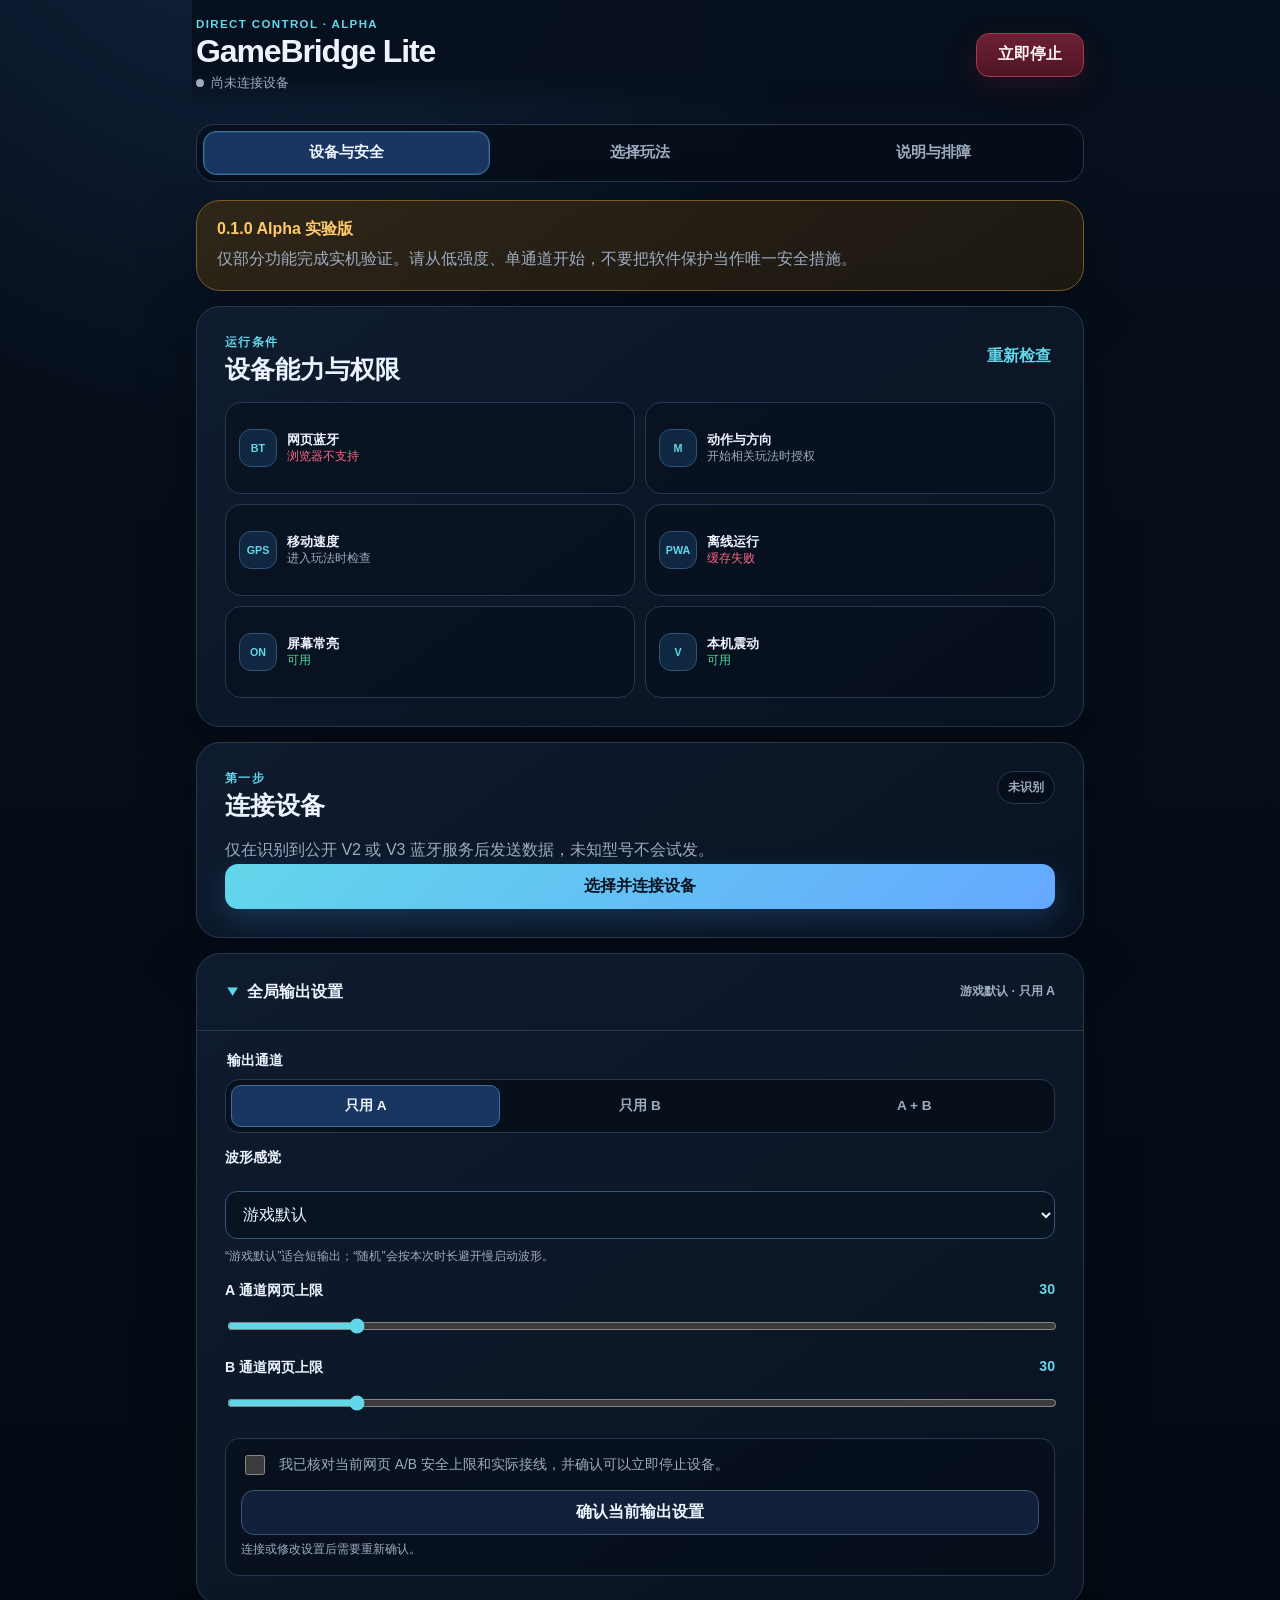
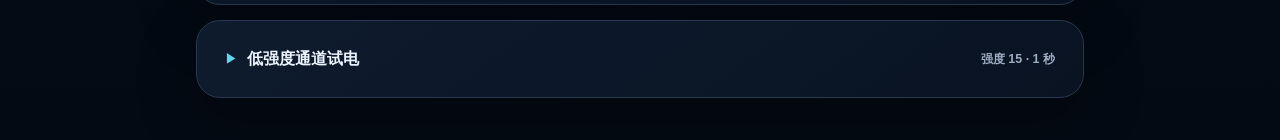
==== GameBridge-for-Fun-Lite/index.html @ 4e6bbac9 "feat(lite): 对齐五种玩法运行规则" ====
<!doctype html>
<html lang="zh-CN">
<head>
    <meta charset="utf-8">
    <meta name="viewport" content="width=device-width, initial-scale=1, viewport-fit=cover">
    <meta name="theme-color" content="#0b1424">
    <meta name="description" content="由浏览器直接连接设备的实验性体感游戏 PWA">
    <meta http-equiv="Content-Security-Policy" content="default-src 'self'; script-src 'self'; style-src 'self'; img-src 'self' data:; connect-src 'self'; object-src 'none'; base-uri 'self'; form-action 'none'">
    <link rel="manifest" href="./manifest.json">
    <link rel="icon" href="./icons/icon-192.svg" type="image/svg+xml">
    <title>GameBridge for Fun Lite</title>
    <link rel="stylesheet" href="./css/style.css">
</head>
<body>
    <div class="app-shell">
        <header class="top-bar">
            <div class="brand-block">
                <p class="eyebrow">DIRECT CONTROL · ALPHA</p>
                <h1>GameBridge Lite</h1>
                <p id="device-status" class="status-line" data-state="off">尚未连接设备</p>
            </div>
            <button id="emergency-stop" class="danger-button" type="button">立即停止</button>
        </header>

        <main>
            <nav class="task-tabs" role="tablist" aria-label="主要页面">
                <button id="tab-setup" class="task-tab is-active" type="button" role="tab" aria-selected="true" aria-controls="page-setup" data-page="setup">设备与安全</button>
                <button id="tab-games" class="task-tab" type="button" role="tab" aria-selected="false" aria-controls="page-games" data-page="games">选择玩法</button>
                <button id="tab-help" class="task-tab" type="button" role="tab" aria-selected="false" aria-controls="page-help" data-page="help">说明与排障</button>
            </nav>

            <section id="page-setup" class="task-page" role="tabpanel" aria-labelledby="tab-setup">
                <article class="notice-card" aria-label="测试版本提示">
                    <strong>0.1.0 Alpha 实验版</strong>
                    <p>仅部分功能完成实机验证。请从低强度、单通道开始，不要把软件保护当作唯一安全措施。</p>
                </article>

                <section class="panel" aria-labelledby="capability-title">
                    <div class="panel-heading">
                        <div>
                            <p class="section-kicker">运行条件</p>
                            <h2 id="capability-title">设备能力与权限</h2>
                        </div>
                        <button id="retry-capabilities" class="text-button" type="button">重新检查</button>
                    </div>
                    <div class="capability-grid">
                        <div class="capability-card">
                            <span class="capability-mark" aria-hidden="true">BT</span>
                            <strong>网页蓝牙</strong>
                            <span id="capability-bluetooth" class="capability-state">检查中</span>
                        </div>
                        <div class="capability-card">
                            <span class="capability-mark" aria-hidden="true">M</span>
                            <strong>动作与方向</strong>
                            <span id="capability-motion" class="capability-state">检查中</span>
                        </div>
                        <div class="capability-card">
                            <span class="capability-mark" aria-hidden="true">GPS</span>
                            <strong>移动速度</strong>
                            <span id="capability-location" class="capability-state">检查中</span>
                        </div>
                        <div class="capability-card">
                            <span class="capability-mark" aria-hidden="true">PWA</span>
                            <strong>离线运行</strong>
                            <span id="capability-offline" class="capability-state">检查中</span>
                        </div>
                        <div class="capability-card">
                            <span class="capability-mark" aria-hidden="true">ON</span>
                            <strong>屏幕常亮</strong>
                            <span id="capability-wake" class="capability-state">检查中</span>
                        </div>
                        <div class="capability-card">
                            <span class="capability-mark" aria-hidden="true">V</span>
                            <strong>本机震动</strong>
                            <span id="capability-vibration" class="capability-state">检查中</span>
                        </div>
                    </div>
                </section>

                <section class="panel" aria-labelledby="connection-title">
                    <div class="panel-heading">
                        <div>
                            <p class="section-kicker">第一步</p>
                            <h2 id="connection-title">连接设备</h2>
                        </div>
                        <span id="protocol-badge" class="badge">未识别</span>
                    </div>
                    <p id="connection-detail" class="supporting-text">仅在识别到公开 V2 或 V3 蓝牙服务后发送数据，未知型号不会试发。</p>
                    <button id="connect-device" class="primary-button full-width" type="button">选择并连接设备</button>
                </section>

                <details id="global-output-panel" class="panel disclosure" open>
                    <summary>
                        <span><small>第二步</small>全局输出设置</span>
                        <span id="output-summary" class="summary-value">游戏默认 · 只用 A</span>
                    </summary>
                    <div class="disclosure-body">
                        <fieldset class="control-group">
                            <legend>输出通道</legend>
                            <div class="segmented-control">
                                <label><input type="radio" name="output-channel" value="a" checked><span>只用 A</span></label>
                                <label><input type="radio" name="output-channel" value="b"><span>只用 B</span></label>
                                <label><input type="radio" name="output-channel" value="ab"><span>A + B</span></label>
                            </div>
                        </fieldset>

                        <div id="b-channel-options" class="dependent-settings" hidden>
                            <label class="field-label" for="b-strength-mode">B 通道强度</label>
                            <select id="b-strength-mode" class="select-control">
                                <option value="percent">按 A 通道比例</option>
                                <option value="same">与 A 通道相同</option>
                            </select>
                            <p class="field-help">与原版一致：可以让 B 跟随 A，或按 A 的一定比例输出；两个通道仍分别受网页上限约束。</p>
                            <div id="b-strength-percent-block" class="range-block">
                                <label for="b-strength-percent"><span>B 相对 A 的比例</span><output id="b-strength-percent-value" for="b-strength-percent">50%</output></label>
                                <input id="b-strength-percent" type="range" min="10" max="100" step="5" value="50">
                            </div>
                        </div>

                        <label class="field-label" for="waveform-select">波形感觉</label>
                        <select id="waveform-select" class="select-control"></select>
                        <p class="field-help">“游戏默认”适合短输出；“随机”会按本次时长避开慢启动波形。</p>

                        <div class="range-block">
                            <label for="limit-a"><span>A 通道网页上限</span><output id="limit-a-value" for="limit-a">30</output></label>
                            <input id="limit-a" type="range" min="0" max="200" step="1" value="30">
                        </div>
                        <div class="range-block">
                            <label for="limit-b"><span>B 通道网页上限</span><output id="limit-b-value" for="limit-b">30</output></label>
                            <input id="limit-b" type="range" min="0" max="200" step="1" value="30">
                        </div>

                        <div class="confirmation-box">
                            <label class="check-row">
                                <input id="output-confirm-checkbox" type="checkbox">
                                <span>我已核对当前网页 A/B 安全上限和实际接线，并确认可以立即停止设备。</span>
                            </label>
                            <button id="confirm-output" class="secondary-button" type="button">确认当前输出设置</button>
                            <p id="confirmation-status" class="field-help">连接或修改设置后需要重新确认。</p>
                        </div>
                    </div>
                </details>

                <details class="panel disclosure">
                    <summary>
                        <span><small>第三步</small>低强度通道试电</span>
                        <span class="summary-value">强度 15 · 1 秒</span>
                    </summary>
                    <div class="disclosure-body">
                        <p class="supporting-text">分别试 A、B 或 A+B。固定使用强度 15、游戏默认波形和 1 秒时长，并继续受对应网页上限约束。</p>
                        <div class="test-action-grid">
                            <button class="primary-button" type="button" data-test-channel="a" disabled>试 A</button>
                            <button class="primary-button" type="button" data-test-channel="b" disabled>试 B</button>
                            <button class="primary-button" type="button" data-test-channel="ab" disabled>试 A+B</button>
                        </div>
                    </div>
                </details>
            </section>

            <section id="page-games" class="task-page" role="tabpanel" aria-labelledby="tab-games" hidden>
                <div id="game-list-view">
                    <div class="page-heading">
                        <p class="section-kicker">五种玩法</p>
                        <h2>选择一个游戏</h2>
                        <p>通道与波形统一使用“设备与安全”中的设置。</p>
                    </div>
                    <div class="game-grid">
                        <button class="game-card" type="button" data-game="shake">
                            <span class="game-icon" aria-hidden="true"><svg viewBox="0 0 24 24"><circle cx="12" cy="12" r="8"></circle><circle cx="12" cy="12" r="2"></circle><path d="M12 2v3M12 19v3M2 12h3M19 12h3"></path></svg></span>
                            <span class="game-copy"><span><strong>手抖挑战</strong><small>01</small></span><em>倾斜手机控制平衡，偏离安全区后线性增加输出。</em></span>
                        </button>
                        <button class="game-card" type="button" data-game="angle">
                            <span class="game-icon" aria-hidden="true"><svg viewBox="0 0 24 24"><path d="M4 17h16M6 17a6 6 0 0 1 12 0M12 11v6"></path><circle cx="12" cy="17" r="1.5"></circle></svg></span>
                            <span class="game-copy"><span><strong>保持角度</strong><small>02</small></span><em>以开始时的握持姿态为基准，偏离目标角度后输出。</em></span>
                        </button>
                        <button class="game-card" type="button" data-game="dice">
                            <span class="game-icon" aria-hidden="true"><svg viewBox="0 0 24 24"><rect x="4" y="4" width="16" height="16" rx="3"></rect><circle cx="8" cy="8" r="1"></circle><circle cx="12" cy="12" r="1"></circle><circle cx="16" cy="16" r="1"></circle></svg></span>
                            <span class="game-copy"><span><strong>摇骰子对决</strong><small>03</small></span><em>双方各摇三颗骰子，按点数差和豹子规则结算。</em></span>
                        </button>
                        <button class="game-card" type="button" data-game="slot">
                            <span class="game-icon" aria-hidden="true"><svg viewBox="0 0 24 24"><rect x="3" y="5" width="18" height="14" rx="3"></rect><path d="M9 5v14M15 5v14M6 12h.01M12 12h.01M18 12h.01"></path></svg></span>
                            <span class="game-copy"><span><strong>极速角子机</strong><small>04</small></span><em>三个图标同时开奖，未中奖会推高压力并触发惩罚。</em></span>
                        </button>
                        <button class="game-card" type="button" data-game="lightning">
                            <span class="game-icon" aria-hidden="true"><svg viewBox="0 0 24 24"><path d="m13 2-7 11h6l-1 9 7-12h-6z"></path></svg></span>
                            <span class="game-copy"><span><strong>雷电极速</strong><small>05</small></span><em>根据移动速度改变强度，低速、超速和定位异常立即停止。</em></span>
                        </button>
                    </div>
                </div>

                <section id="game-settings-view" class="panel settings-panel" hidden aria-labelledby="settings-title">
                    <button id="back-to-games" class="back-button" type="button">返回玩法列表</button>
                    <div class="page-heading compact">
                        <p class="section-kicker">玩法参数</p>
                        <h2 id="settings-title">游戏设置</h2>
                        <p id="settings-description"></p>
                    </div>
                    <form id="game-settings-form">
                        <div id="game-settings-fields" class="settings-fields"></div>
                        <div class="settings-actions">
                            <button id="restore-game-defaults" class="secondary-button" type="button">恢复当前玩法默认</button>
                            <button id="calibrate-game-pose" class="secondary-button" type="button" hidden>校准当前姿态</button>
                        </div>
                        <p id="settings-message" class="field-help" role="status" aria-live="polite"></p>
                        <button id="start-game" class="primary-button full-width" type="submit" disabled>连接并确认设置后开始</button>
                    </form>
                </section>
            </section>

            <section id="page-help" class="task-page" role="tabpanel" aria-labelledby="tab-help" hidden>
                <div class="page-heading">
                    <p class="section-kicker">说明与排障</p>
                    <h2>先判断是哪一层没有准备好</h2>
                    <p>页面会保留当前阻止原因。没有 GPS/GNSS 的设备不能使用雷电极速，但不影响其他玩法。</p>
                </div>
                <section class="panel help-list">
                    <article><strong>无法连接</strong><p>请使用 Android Chrome 或 Edge，并通过 HTTPS 打开。iOS Safari 和应用内浏览器没有 Web Bluetooth。</p></article>
                    <article><strong>动作没有反应</strong><p>重新检查动作权限并保持页面在前台；超过 1 秒没有新方向数据会安全停止。</p></article>
                    <article><strong>速度一直无效</strong><p>设备必须具有 GPS/GNSS，并允许精确定位。Lite 不保存或上传经纬度，只使用系统给出的速度。</p></article>
                    <article><strong>长时间显示休息或间隔</strong><p>这是玩法规则正在等待，不是页面卡死。急停和结束游戏始终可以立即作废任务。</p></article>
                </section>
                <section class="panel version-panel">
                    <div><span>当前版本</span><strong>0.1.0-alpha.1</strong></div>
                    <div><span>离线状态</span><strong id="offline-detail">正在检查</strong></div>
                    <button id="check-update" class="secondary-button" type="button">检查离线资源更新</button>
                    <button id="reset-settings" class="text-button" type="button">清除 Lite 本地设置</button>
                </section>
            </section>

            <section id="play-screen" class="play-screen" hidden aria-labelledby="play-title">
                <div class="play-heading">
                    <div>
                        <p class="section-kicker">游戏运行中</p>
                        <h2 id="play-title">玩法</h2>
                    </div>
                    <span id="play-stage" class="stage-badge">等待判定</span>
                </div>
                <div id="play-visual" class="play-visual" aria-live="polite">
                    <canvas id="game-canvas" class="game-canvas" hidden aria-label="当前玩法的实时判定画面"></canvas>
                    <strong id="play-primary">准备开始</strong>
                    <span id="play-secondary">请保持页面在前台</span>
                    <div id="play-meter" class="meter" hidden><span></span></div>
                </div>
                <button id="game-action" class="primary-button full-width" type="button" hidden>执行</button>
                <button id="end-game" class="secondary-button full-width" type="button">结束游戏并返回</button>
            </section>
        </main>
    </div>

    <dialog id="lightning-safety-dialog" class="safety-dialog">
        <form method="dialog">
            <p class="section-kicker">移动玩法安全确认</p>
            <h2>只能在封闭并已清场的区域使用</h2>
            <p>本玩法可能用于汽车、三轮车、电动车等移动工具。驾驶员、骑行者和载具操作者不得操作游戏，也不得成为输出接收者。</p>
            <ul>
                <li>速度达到 60 km/h 会立即停止；低于 60 后仍需等待用户设置的恢复时间。</li>
                <li>定位失效、页面进入后台、蓝牙断开或单局到时会停止输出。</li>
                <li>软件限制不能代替清场、人工监护和硬件物理停止。</li>
            </ul>
            <label class="check-row"><input class="lightning-confirm" type="checkbox"><span>现场为封闭、非公共道路，周围没有无关人员。</span></label>
            <label class="check-row"><input class="lightning-confirm" type="checkbox"><span>载具操作者不接收输出，也不操作手机。</span></label>
            <label class="check-row"><input class="lightning-confirm" type="checkbox"><span>输出接收者或监护者可以随时触及硬件停止。</span></label>
            <div class="dialog-actions">
                <button value="cancel" class="secondary-button" type="submit">取消</button>
                <button id="confirm-lightning-safety" value="default" class="primary-button" type="submit" disabled>确认并开始</button>
            </div>
        </form>
    </dialog>

    <aside id="update-toast" class="update-toast" hidden aria-live="polite">
        <div><strong>新版本已下载</strong><p>停止输出后可安全切换并重新载入。</p></div>
        <button id="apply-update" class="primary-button" type="button">更新</button>
        <button id="dismiss-update" class="text-button" type="button">稍后</button>
    </aside>

    <div id="message-toast" class="message-toast" hidden role="status" aria-live="polite"></div>

    <script src="./js/coyote-protocol.js"></script>
    <script src="./js/waveforms.js"></script>
    <script src="./js/game-logic.js"></script>
    <script src="./js/game-config.js"></script>
    <script src="./js/game-runtime.js"></script>
    <script src="./js/ble-driver.js"></script>
    <script src="./js/output-controller.js"></script>
    <script src="./js/pwa-manager.js"></script>
    <script src="./js/main.js"></script>
</body>
</html>
---- GameBridge-for-Fun-Lite/css/style.css ----
:root {
    color-scheme: dark;
    --page: #07101d;
    --page-deep: #040a13;
    --panel: #0d1829;
    --panel-raised: #122139;
    --border: #283852;
    --border-strong: #3a557b;
    --text: #edf4ff;
    --text-muted: #9eacc2;
    --cyan: #62d7ea;
    --blue: #65a8ff;
    --blue-deep: #18365f;
    --green: #50dd99;
    --amber: #ffc868;
    --red: #ff6683;
    --red-deep: #4f1523;
    --focus: #b7ecff;
    --radius-lg: 24px;
    --radius-md: 16px;
    --shadow: 0 20px 60px rgb(0 0 0 / 0.26);
    font-family: -apple-system, BlinkMacSystemFont, "SF Pro Text", "PingFang SC", "Microsoft YaHei", sans-serif;
}

* {
    box-sizing: border-box;
}

html {
    min-height: 100%;
    background: var(--page-deep);
}

body {
    min-height: 100vh;
    margin: 0;
    color: var(--text);
    overflow-anchor: none;
    background:
        radial-gradient(circle at 20% -10%, rgb(67 144 238 / 0.16), transparent 38rem),
        linear-gradient(180deg, var(--page) 0%, var(--page-deep) 100%);
    -webkit-font-smoothing: antialiased;
}

button,
input,
select {
    font: inherit;
}

button,
label,
summary,
select,
input[type="range"] {
    -webkit-tap-highlight-color: transparent;
}

button {
    min-height: 44px;
}

button:focus-visible,
input:focus-visible,
select:focus-visible,
summary:focus-visible {
    outline: 3px solid var(--focus);
    outline-offset: 3px;
}

[hidden] {
    display: none !important;
}

.app-shell {
    width: min(100%, 920px);
    margin: 0 auto;
    padding: max(18px, env(safe-area-inset-top)) max(16px, env(safe-area-inset-right)) calc(42px + env(safe-area-inset-bottom)) max(16px, env(safe-area-inset-left));
}

.top-bar {
    position: sticky;
    z-index: 20;
    top: 0;
    display: flex;
    align-items: center;
    justify-content: space-between;
    gap: 18px;
    margin: -18px -4px 18px;
    padding: calc(18px + env(safe-area-inset-top)) 4px 14px;
    background: linear-gradient(180deg, rgb(7 16 29 / 0.98) 70%, rgb(7 16 29 / 0));
    backdrop-filter: blur(14px);
}

.brand-block {
    min-width: 0;
}

.eyebrow,
.section-kicker {
    margin: 0 0 5px;
    color: var(--cyan);
    font-size: 0.72rem;
    font-weight: 800;
    letter-spacing: 0.12em;
    text-transform: uppercase;
}

h1,
h2,
p {
    margin-top: 0;
}

h1 {
    margin-bottom: 5px;
    font-size: clamp(1.4rem, 5vw, 2rem);
    line-height: 1.05;
    letter-spacing: -0.035em;
}

h2 {
    margin-bottom: 7px;
    font-size: clamp(1.2rem, 4vw, 1.55rem);
    line-height: 1.2;
}

.status-line {
    display: flex;
    align-items: center;
    gap: 7px;
    margin: 0;
    color: var(--text-muted);
    font-size: 0.82rem;
}

.status-line::before {
    width: 8px;
    height: 8px;
    border-radius: 50%;
    background: var(--text-muted);
    content: "";
}

.status-line[data-state="on"]::before {
    background: var(--green);
    box-shadow: 0 0 14px rgb(80 221 153 / 0.75);
}

.status-line[data-state="error"]::before {
    background: var(--red);
}

.danger-button,
.primary-button,
.secondary-button,
.text-button,
.back-button {
    border: 0;
    border-radius: 13px;
    font-weight: 760;
    cursor: pointer;
}

.danger-button {
    flex: 0 0 auto;
    min-width: 108px;
    padding: 0 16px;
    color: #fff4f6;
    border: 1px solid #a83a55;
    background: linear-gradient(180deg, #6d2034, var(--red-deep));
    box-shadow: 0 10px 28px rgb(103 22 43 / 0.28);
}

.primary-button {
    padding: 12px 18px;
    color: #061321;
    background: linear-gradient(135deg, var(--cyan), var(--blue));
    box-shadow: 0 10px 28px rgb(74 168 255 / 0.2);
}

.secondary-button {
    padding: 11px 17px;
    color: var(--text);
    border: 1px solid var(--border-strong);
    background: var(--panel-raised);
}

.text-button,
.back-button {
    padding: 8px 4px;
    color: var(--cyan);
    background: transparent;
}

button:disabled {
    cursor: not-allowed;
    opacity: 0.45;
    filter: saturate(0.4);
}

.full-width {
    width: 100%;
}

.task-tabs {
    display: grid;
    grid-template-columns: repeat(3, minmax(0, 1fr));
    gap: 6px;
    margin-bottom: 18px;
    padding: 6px;
    border: 1px solid var(--border);
    border-radius: 18px;
    background: rgb(6 13 23 / 0.75);
}

.task-tab {
    padding: 10px 6px;
    color: var(--text-muted);
    border: 1px solid transparent;
    border-radius: 13px;
    background: transparent;
    font-size: clamp(0.78rem, 3.2vw, 0.96rem);
    font-weight: 780;
    cursor: pointer;
}

.task-tab.is-active {
    color: var(--text);
    border-color: #3971a5;
    background: var(--blue-deep);
    box-shadow: inset 0 0 0 1px rgb(98 215 234 / 0.14);
}

.task-page {
    display: grid;
    gap: 15px;
}

.panel,
.notice-card,
.play-screen {
    border: 1px solid var(--border);
    border-radius: var(--radius-lg);
    background: linear-gradient(145deg, rgb(15 28 47 / 0.98), rgb(9 19 34 / 0.98));
    box-shadow: var(--shadow);
}

.panel,
.play-screen {
    padding: clamp(18px, 5vw, 28px);
}

.notice-card {
    padding: 18px 20px;
    border-color: #785b27;
    background: linear-gradient(145deg, rgb(58 43 19 / 0.76), rgb(30 25 18 / 0.9));
}

.notice-card strong {
    display: block;
    margin-bottom: 6px;
    color: var(--amber);
}

.notice-card p,
.supporting-text,
.page-heading p,
.field-help,
.help-list p,
.safety-dialog p,
.safety-dialog li {
    color: var(--text-muted);
    line-height: 1.65;
}

.notice-card p,
.supporting-text,
.field-help,
.page-heading p,
.help-list p {
    margin-bottom: 0;
}

.panel-heading,
.play-heading {
    display: flex;
    align-items: flex-start;
    justify-content: space-between;
    gap: 15px;
    margin-bottom: 17px;
}

.panel-heading h2,
.play-heading h2 {
    margin-bottom: 0;
}

.badge,
.stage-badge {
    flex: 0 0 auto;
    padding: 7px 10px;
    color: var(--text-muted);
    border: 1px solid var(--border);
    border-radius: 999px;
    background: rgb(4 10 19 / 0.58);
    font-size: 0.75rem;
    font-weight: 750;
}

.stage-badge[data-stage="输出中"] {
    color: #07140e;
    border-color: var(--green);
    background: var(--green);
}

.capability-grid {
    display: grid;
    grid-template-columns: repeat(2, minmax(0, 1fr));
    gap: 10px;
}

.capability-card {
    display: grid;
    grid-template-columns: 38px minmax(0, 1fr);
    grid-template-rows: auto auto;
    align-content: center;
    column-gap: 10px;
    min-height: 92px;
    padding: 13px;
    border: 1px solid var(--border);
    border-radius: var(--radius-md);
    background: rgb(4 11 21 / 0.44);
}

.capability-mark {
    display: grid;
    grid-row: 1 / 3;
    place-items: center;
    width: 38px;
    height: 38px;
    color: var(--cyan);
    border: 1px solid #315576;
    border-radius: 12px;
    background: #102741;
    font-size: 0.67rem;
    font-weight: 850;
}

.capability-card strong {
    align-self: end;
    font-size: 0.84rem;
}

.capability-state {
    align-self: start;
    overflow: hidden;
    color: var(--text-muted);
    font-size: 0.73rem;
    text-overflow: ellipsis;
    white-space: nowrap;
}

.capability-state[data-state="ready"] {
    color: var(--green);
}

.capability-state[data-state="blocked"] {
    color: var(--red);
}

.disclosure {
    padding: 0;
    overflow: clip;
}

.disclosure summary {
    display: flex;
    align-items: center;
    justify-content: space-between;
    gap: 12px;
    min-height: 76px;
    padding: 17px clamp(18px, 5vw, 28px);
    list-style: none;
    cursor: pointer;
    font-size: 1.03rem;
    font-weight: 800;
}

.disclosure summary::-webkit-details-marker {
    display: none;
}

.disclosure summary > span:first-child {
    display: flex;
    align-items: center;
    gap: 10px;
}

.disclosure summary > span:first-child::before {
    color: var(--cyan);
    content: "▶";
    font-size: 0.72rem;
    transition: transform 180ms ease;
}

.disclosure[open] summary > span:first-child::before {
    transform: rotate(90deg);
}

.disclosure summary small {
    display: none;
}

.summary-value {
    overflow: hidden;
    color: var(--text-muted);
    font-size: 0.78rem;
    font-weight: 650;
    text-align: right;
    text-overflow: ellipsis;
    white-space: nowrap;
}

.disclosure-body {
    display: grid;
    gap: 15px;
    padding: 0 clamp(18px, 5vw, 28px) clamp(20px, 5vw, 28px);
    border-top: 1px solid var(--border);
}

.disclosure-body > :first-child {
    margin-top: 20px;
}

.control-group {
    margin: 0;
    padding: 0;
    border: 0;
}

.control-group legend,
.field-label,
.range-block label {
    margin-bottom: 9px;
    color: var(--text);
    font-size: 0.88rem;
    font-weight: 720;
}

.segmented-control {
    display: grid;
    grid-template-columns: repeat(3, minmax(0, 1fr));
    gap: 5px;
    padding: 5px;
    border: 1px solid var(--border);
    border-radius: 14px;
    background: rgb(4 10 19 / 0.62);
}

.segmented-control input {
    position: absolute;
    opacity: 0;
    pointer-events: none;
}

.segmented-control span {
    display: grid;
    min-height: 42px;
    place-items: center;
    border: 1px solid transparent;
    border-radius: 10px;
    color: var(--text-muted);
    font-size: 0.85rem;
    font-weight: 750;
    cursor: pointer;
}

.segmented-control input:checked + span {
    color: var(--text);
    border-color: #3971a5;
    background: var(--blue-deep);
}

.select-control,
.number-control {
    width: 100%;
    min-height: 48px;
    padding: 0 13px;
    color: var(--text);
    border: 1px solid var(--border-strong);
    border-radius: 12px;
    background: #081321;
}

.field-help {
    margin-top: -8px;
    font-size: 0.78rem;
}

.range-block {
    display: grid;
}

.range-block label {
    display: flex;
    justify-content: space-between;
    gap: 12px;
}

.range-block output {
    color: var(--cyan);
    font-variant-numeric: tabular-nums;
}

input[type="range"] {
    width: 100%;
    height: 30px;
    accent-color: var(--cyan);
}

.confirmation-box {
    display: grid;
    gap: 12px;
    margin-top: 3px;
    padding: 15px;
    border: 1px solid var(--border);
    border-radius: 14px;
    background: rgb(4 10 19 / 0.46);
}

.check-row {
    display: flex;
    align-items: flex-start;
    gap: 11px;
    color: var(--text-muted);
    font-size: 0.86rem;
    line-height: 1.55;
}

.check-row input {
    flex: 0 0 auto;
    width: 20px;
    height: 20px;
    margin-top: 1px;
    accent-color: var(--cyan);
}

.page-heading {
    padding: 8px 3px 5px;
}

.page-heading.compact {
    padding-top: 8px;
}

.game-grid {
    display: grid;
    grid-template-columns: repeat(2, minmax(0, 1fr));
    gap: 12px;
}

.game-card {
    display: grid;
    grid-template-columns: 62px minmax(0, 1fr);
    align-items: center;
    gap: 15px;
    min-height: 128px;
    padding: 17px;
    color: var(--text);
    text-align: left;
    border: 1px solid var(--border);
    border-radius: 20px;
    background: linear-gradient(145deg, var(--panel-raised), #0a1525);
    box-shadow: var(--shadow);
    cursor: pointer;
}

.game-card:hover,
.game-card:active {
    border-color: #4a81b3;
    transform: translateY(-1px);
}

.game-card:last-child {
    grid-column: 1 / -1;
}

.game-icon {
    display: grid;
    width: 62px;
    height: 62px;
    place-items: center;
    color: var(--cyan);
    border: 1px solid #315b83;
    border-radius: 18px;
    background: linear-gradient(145deg, #153a5d, #102540);
}

.game-icon svg {
    width: 33px;
    height: 33px;
    fill: none;
    stroke: currentColor;
    stroke-linecap: round;
    stroke-linejoin: round;
    stroke-width: 1.7;
}

.game-copy {
    min-width: 0;
}

.game-copy > span {
    display: flex;
    justify-content: space-between;
    gap: 10px;
    margin-bottom: 7px;
}

.game-copy strong {
    font-size: 1rem;
}

.game-copy small {
    color: #667895;
    font-weight: 800;
}

.game-copy em {
    display: block;
    color: var(--text-muted);
    font-size: 0.79rem;
    font-style: normal;
    line-height: 1.5;
}

.settings-panel {
    display: grid;
    gap: 12px;
    scroll-margin-top: 132px;
}

.back-button {
    justify-self: start;
}

.back-button::before {
    margin-right: 7px;
    content: "←";
}

.settings-fields {
    display: grid;
    gap: 16px;
    margin-bottom: 22px;
}

.setting-category-tabs {
    display: grid;
    grid-auto-columns: 1fr;
    grid-auto-flow: column;
    gap: 5px;
    padding: 5px;
    border: 1px solid var(--border);
    border-radius: 15px;
    background: rgb(3 9 17 / 0.7);
}

.setting-category-tabs button {
    min-height: 48px;
    padding: 8px 12px;
    color: var(--text-muted);
    border: 1px solid transparent;
    border-radius: 11px;
    background: transparent;
    font: inherit;
    font-weight: 800;
}

.setting-category-tabs button[aria-selected="true"] {
    color: var(--text);
    border-color: var(--cyan);
    background: rgb(78 172 255 / 0.16);
}

.setting-category-panel {
    display: grid;
    gap: 14px;
}

.setting-category-panel[hidden] {
    display: none;
}

.setting-group {
    overflow: hidden;
    border: 1px solid var(--border);
    border-radius: 16px;
    background: rgb(4 10 19 / 0.38);
}

.setting-group > h3 {
    margin: 0;
    padding: 15px;
    font-size: 0.96rem;
}

.setting-group > summary {
    display: flex;
    align-items: center;
    min-height: 54px;
    padding: 12px 15px;
    list-style: none;
    font-weight: 800;
    cursor: pointer;
}

.setting-group > summary::-webkit-details-marker {
    display: none;
}

.setting-group > summary::before {
    margin-right: 9px;
    color: var(--cyan);
    content: "▶";
    font-size: 0.67rem;
    transition: transform 180ms ease;
}

.setting-group[open] > summary::before {
    transform: rotate(90deg);
}

.setting-group-body {
    display: grid;
    gap: 17px;
    padding: 17px 15px;
    border-top: 1px solid var(--border);
}

.setting-field {
    display: grid;
    gap: 8px;
}

.setting-field > label {
    display: flex;
    justify-content: space-between;
    gap: 15px;
    font-size: 0.88rem;
    font-weight: 720;
}

.setting-field output {
    color: var(--cyan);
    font-variant-numeric: tabular-nums;
}

.setting-field small {
    color: var(--text-muted);
    line-height: 1.5;
}

.setting-field > .field-help {
    margin: 0;
}

.settings-actions {
    display: grid;
    grid-template-columns: repeat(2, minmax(0, 1fr));
    gap: 10px;
    margin-bottom: 10px;
}

.settings-actions > :only-child {
    grid-column: 1 / -1;
}

.toggle-field {
    display: flex;
    align-items: center;
    justify-content: space-between;
    gap: 15px;
    min-height: 52px;
    padding: 12px 14px;
    border: 1px solid var(--border);
    border-radius: 13px;
    background: rgb(4 10 19 / 0.45);
}

.toggle-field input {
    width: 22px;
    height: 22px;
    accent-color: var(--cyan);
}

@media (max-width: 420px) {
    .settings-actions {
        grid-template-columns: 1fr;
    }
}

.help-list {
    display: grid;
    gap: 0;
}

.help-list article {
    padding: 17px 0;
    border-bottom: 1px solid var(--border);
}

.help-list article:first-child {
    padding-top: 0;
}

.help-list article:last-child {
    padding-bottom: 0;
    border-bottom: 0;
}

.help-list p {
    margin-top: 7px;
    font-size: 0.87rem;
}

.version-panel {
    display: grid;
    gap: 13px;
}

.test-action-grid {
    display: grid;
    grid-template-columns: repeat(3, minmax(0, 1fr));
    gap: 8px;
}

.test-action-grid button {
    min-height: 48px;
}

.version-panel > div {
    display: flex;
    justify-content: space-between;
    color: var(--text-muted);
}

.version-panel strong {
    color: var(--text);
}

.play-screen {
    display: grid;
    gap: 15px;
}

.play-visual {
    display: grid;
    min-height: 260px;
    place-content: center;
    gap: 12px;
    padding: 25px;
    overflow: hidden;
    text-align: center;
    border: 1px solid var(--border);
    border-radius: 20px;
    background:
        radial-gradient(circle at center, rgb(78 172 255 / 0.15), transparent 60%),
        #050d18;
}

.game-canvas {
    width: min(100%, 520px);
    height: clamp(240px, 62vw, 340px);
    border: 1px solid var(--border);
    border-radius: 16px;
    background: #02070e;
}

.play-visual > strong {
    font-size: clamp(2rem, 10vw, 4rem);
    letter-spacing: -0.05em;
}

.play-visual > span {
    color: var(--text-muted);
    line-height: 1.5;
}

.meter {
    width: min(100%, 440px);
    height: 12px;
    margin-top: 10px;
    overflow: hidden;
    border: 1px solid var(--border);
    border-radius: 999px;
    background: #02070e;
}

.meter span {
    display: block;
    width: 0;
    height: 100%;
    background: linear-gradient(90deg, var(--cyan), var(--amber), var(--red));
    transition: width 120ms linear;
}

.safety-dialog {
    width: min(calc(100% - 28px), 560px);
    max-height: min(88vh, 760px);
    padding: 0;
    overflow: auto;
    color: var(--text);
    border: 1px solid var(--border-strong);
    border-radius: 24px;
    background: var(--panel);
    box-shadow: 0 30px 100px rgb(0 0 0 / 0.65);
}

.safety-dialog::backdrop {
    background: rgb(0 0 0 / 0.76);
    backdrop-filter: blur(5px);
}

.safety-dialog form {
    display: grid;
    gap: 15px;
    padding: clamp(21px, 6vw, 32px);
}

.safety-dialog h2,
.safety-dialog p,
.safety-dialog ul {
    margin-bottom: 0;
}

.safety-dialog ul {
    display: grid;
    gap: 8px;
    padding-left: 21px;
}

.dialog-actions {
    display: grid;
    grid-template-columns: 1fr 1.4fr;
    gap: 10px;
    margin-top: 4px;
}

.update-toast,
.message-toast {
    position: fixed;
    z-index: 50;
    right: max(14px, env(safe-area-inset-right));
    bottom: max(14px, env(safe-area-inset-bottom));
    left: max(14px, env(safe-area-inset-left));
    width: min(calc(100% - 28px), 620px);
    margin: 0 auto;
    border: 1px solid var(--border-strong);
    border-radius: 18px;
    background: #101d30;
    box-shadow: 0 20px 70px rgb(0 0 0 / 0.5);
}

.update-toast {
    display: grid;
    grid-template-columns: minmax(0, 1fr) auto auto;
    align-items: center;
    gap: 12px;
    padding: 14px;
}

.update-toast p {
    margin: 4px 0 0;
    color: var(--text-muted);
    font-size: 0.78rem;
}

.message-toast {
    padding: 15px 18px;
    color: var(--text);
    text-align: center;
}

.message-toast[data-kind="error"] {
    border-color: #98415a;
    background: #391622;
}

@media (max-width: 620px) {
    .app-shell {
        padding-right: 13px;
        padding-left: 13px;
    }

    .top-bar {
        margin-right: 0;
        margin-left: 0;
    }

    .eyebrow {
        font-size: 0.62rem;
    }

    .danger-button {
        min-width: 96px;
        padding: 0 12px;
    }

    .game-grid {
        grid-template-columns: 1fr;
    }

    .game-card:last-child {
        grid-column: auto;
    }

    .game-card {
        min-height: 112px;
    }

    .summary-value {
        max-width: 42%;
    }
}

@media (max-width: 390px) {
    .capability-card {
        grid-template-columns: 1fr;
        grid-template-rows: auto auto auto;
        justify-items: start;
        min-height: 118px;
    }

    .capability-mark {
        grid-row: auto;
        margin-bottom: 7px;
    }

    .dialog-actions,
    .update-toast {
        grid-template-columns: 1fr;
    }

    .update-toast .text-button {
        min-height: 32px;
    }
}

@media (prefers-reduced-motion: reduce) {
    *,
    *::before,
    *::after {
        scroll-behavior: auto !important;
        transition-duration: 0.01ms !important;
        animation-duration: 0.01ms !important;
        animation-iteration-count: 1 !important;
    }
}
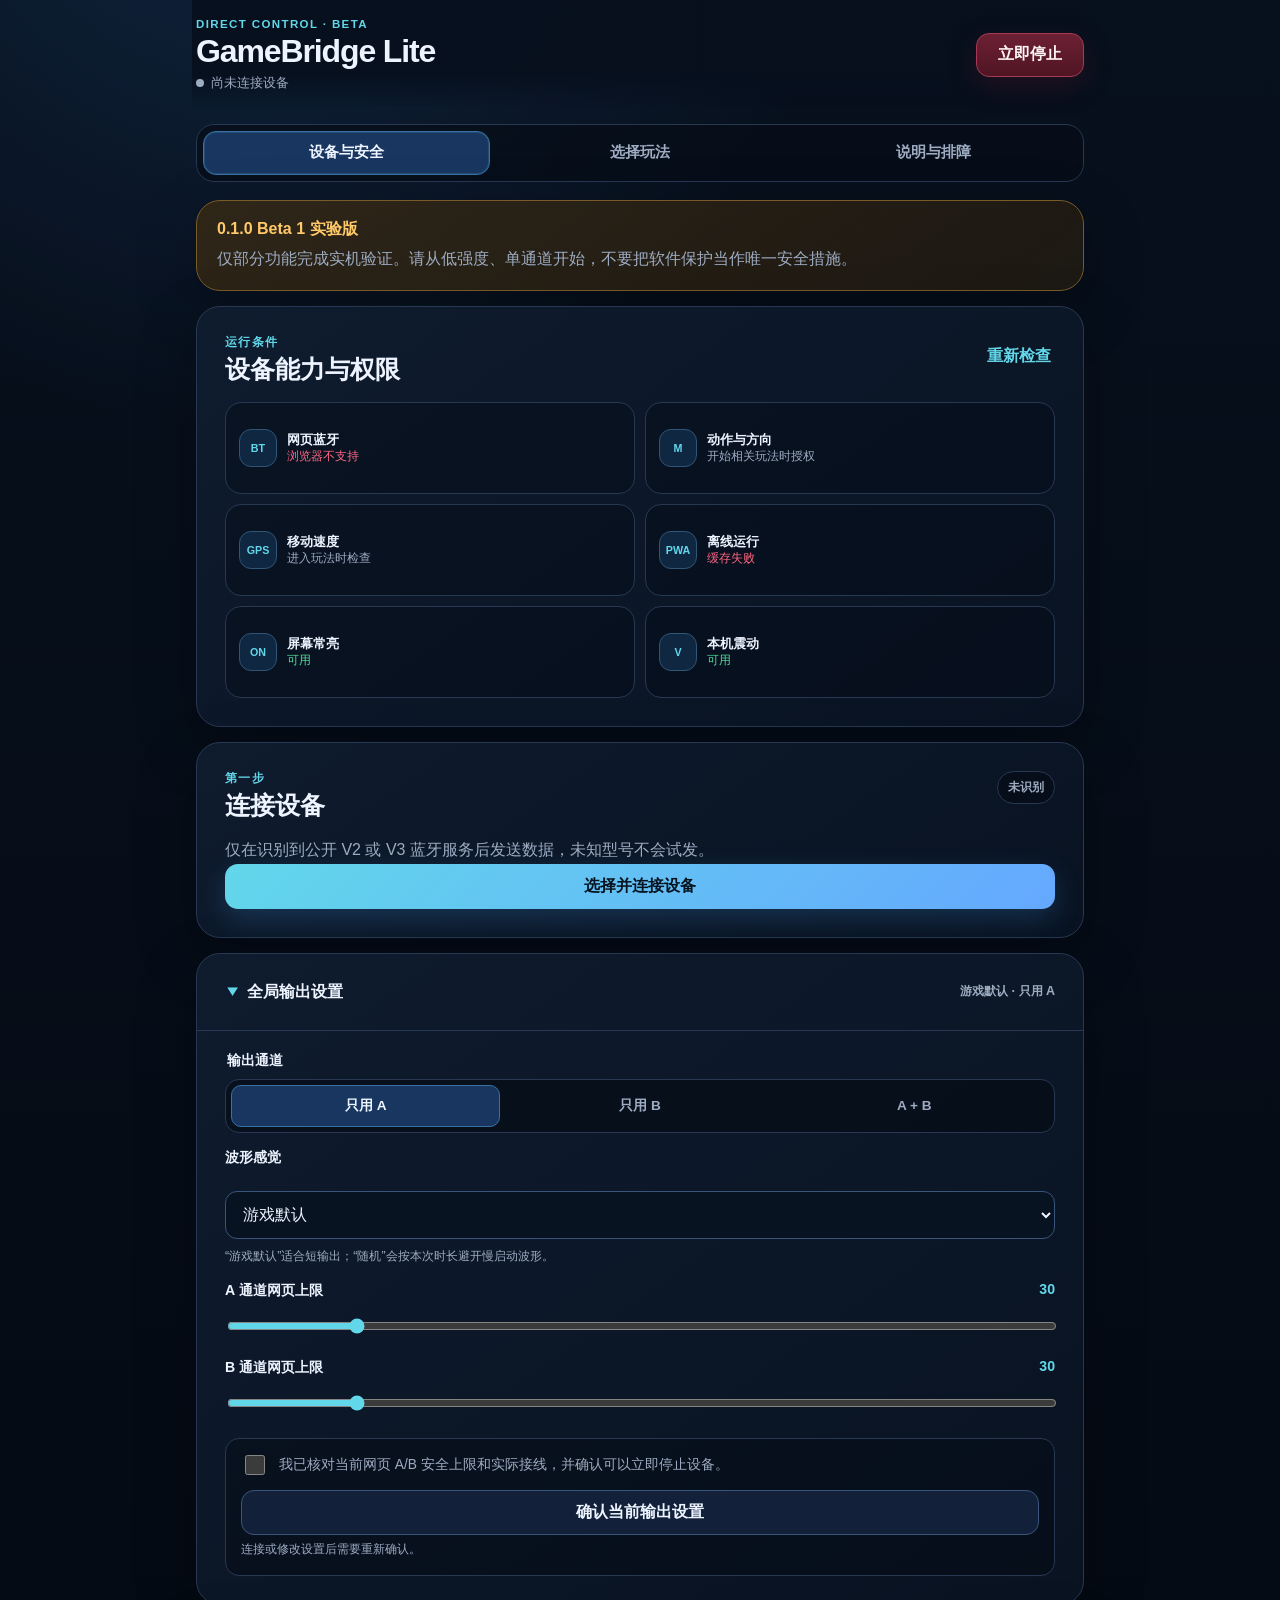
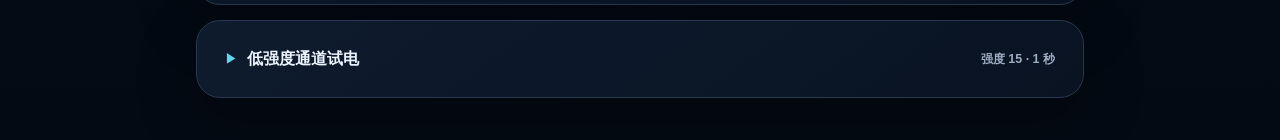
==== commit 00615594: "chore(lite): 发布 0.1.0-beta.1" ====
--- a/GameBridge-for-Fun-Lite/index.html
+++ b/GameBridge-for-Fun-Lite/index.html
@@ -15,7 +15,7 @@
     <div class="app-shell">
         <header class="top-bar">
             <div class="brand-block">
-                <p class="eyebrow">DIRECT CONTROL · ALPHA</p>
+                <p class="eyebrow">DIRECT CONTROL · BETA</p>
                 <h1>GameBridge Lite</h1>
                 <p id="device-status" class="status-line" data-state="off">尚未连接设备</p>
             </div>
@@ -31,7 +31,7 @@
 
             <section id="page-setup" class="task-page" role="tabpanel" aria-labelledby="tab-setup">
                 <article class="notice-card" aria-label="测试版本提示">
-                    <strong>0.1.0 Alpha 实验版</strong>
+                    <strong>0.1.0 Beta 1 实验版</strong>
                     <p>仅部分功能完成实机验证。请从低强度、单通道开始，不要把软件保护当作唯一安全措施。</p>
                 </article>
 
@@ -220,7 +220,7 @@
                     <article><strong>长时间显示休息或间隔</strong><p>这是玩法规则正在等待，不是页面卡死。急停和结束游戏始终可以立即作废任务。</p></article>
                 </section>
                 <section class="panel version-panel">
-                    <div><span>当前版本</span><strong>0.1.0-alpha.1</strong></div>
+                    <div><span>当前版本</span><strong>0.1.0-beta.1</strong></div>
                     <div><span>离线状态</span><strong id="offline-detail">正在检查</strong></div>
                     <button id="check-update" class="secondary-button" type="button">检查离线资源更新</button>
                     <button id="reset-settings" class="text-button" type="button">清除 Lite 本地设置</button>
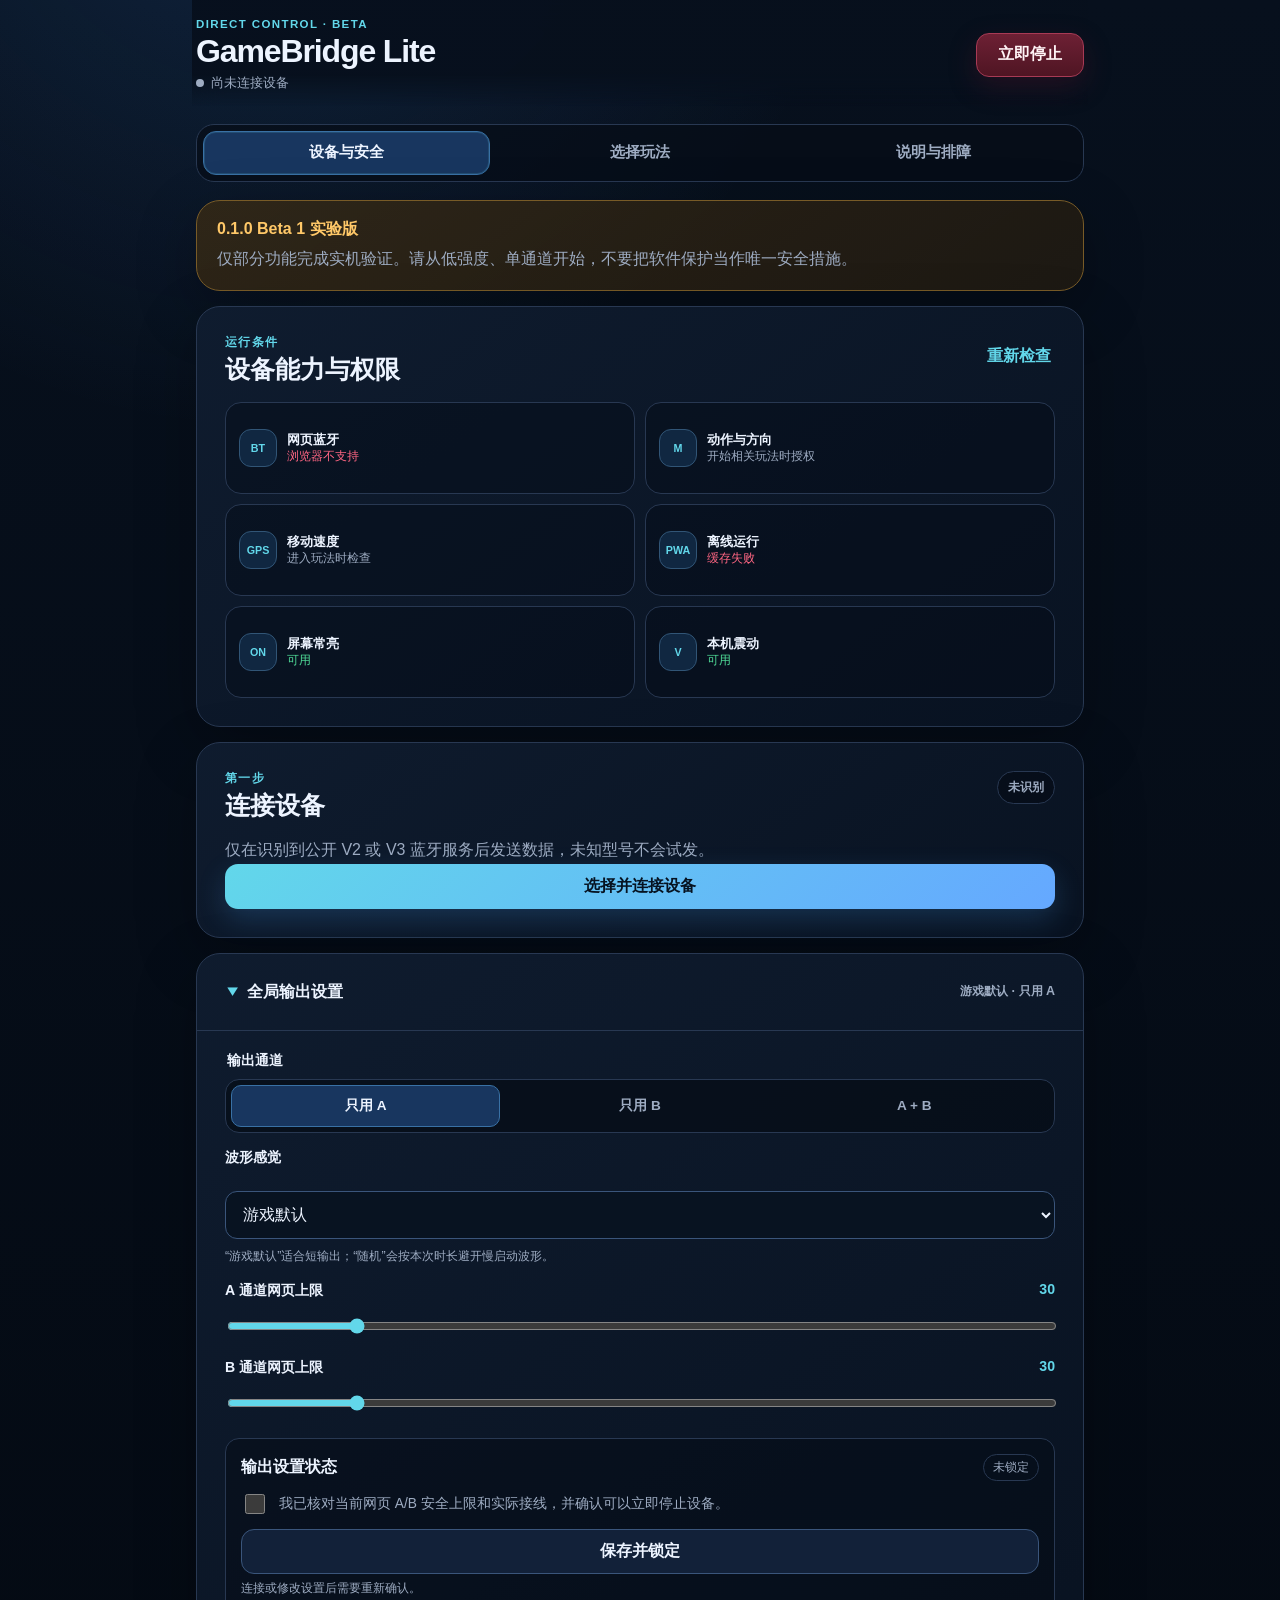
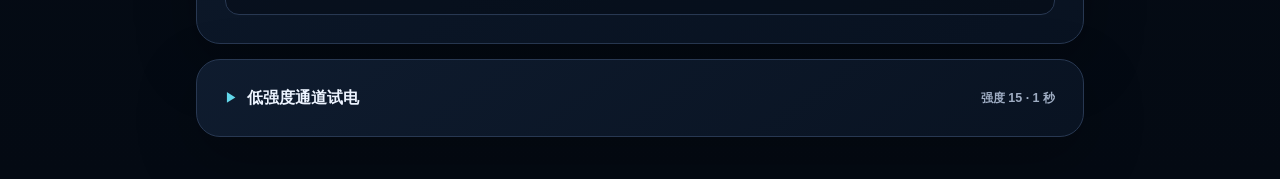
==== commit 153d9957: "fix: enforce global strength safety limits" ====
--- a/GameBridge-for-Fun-Lite/index.html
+++ b/GameBridge-for-Fun-Lite/index.html
@@ -131,12 +131,17 @@
                         </div>
 
                         <div class="confirmation-box">
-                            <label class="check-row">
+                            <div class="lock-state-line">
+                                <strong>输出设置状态</strong>
+                                <span id="output-lock-badge" class="lock-badge" data-state="unlocked">未锁定</span>
+                            </div>
+                            <label id="output-confirm-row" class="check-row">
                                 <input id="output-confirm-checkbox" type="checkbox">
                                 <span>我已核对当前网页 A/B 安全上限和实际接线，并确认可以立即停止设备。</span>
                             </label>
-                            <button id="confirm-output" class="secondary-button" type="button">确认当前输出设置</button>
-                            <p id="confirmation-status" class="field-help">连接或修改设置后需要重新确认。</p>
+                            <button id="confirm-output" class="secondary-button" type="button">保存并锁定</button>
+                            <button id="edit-output" class="secondary-button" type="button" hidden>修改</button>
+                            <p id="confirmation-status" class="field-help" role="status" aria-live="polite">连接或修改设置后需要重新确认。</p>
                         </div>
                     </div>
                 </details>
--- a/GameBridge-for-Fun-Lite/css/style.css
+++ b/GameBridge-for-Fun-Lite/css/style.css
@@ -529,6 +529,27 @@
     background: rgb(4 10 19 / 0.46);
 }
 
+.lock-state-line {
+    display: flex;
+    align-items: center;
+    justify-content: space-between;
+    gap: 12px;
+}
+
+.lock-badge {
+    padding: 4px 9px;
+    border: 1px solid var(--border);
+    border-radius: 999px;
+    color: var(--text-muted);
+    font-size: 0.78rem;
+}
+
+.lock-badge[data-state="locked"] {
+    border-color: rgb(91 225 255 / 0.48);
+    color: var(--cyan);
+    background: rgb(91 225 255 / 0.08);
+}
+
 .check-row {
     display: flex;
     align-items: flex-start;
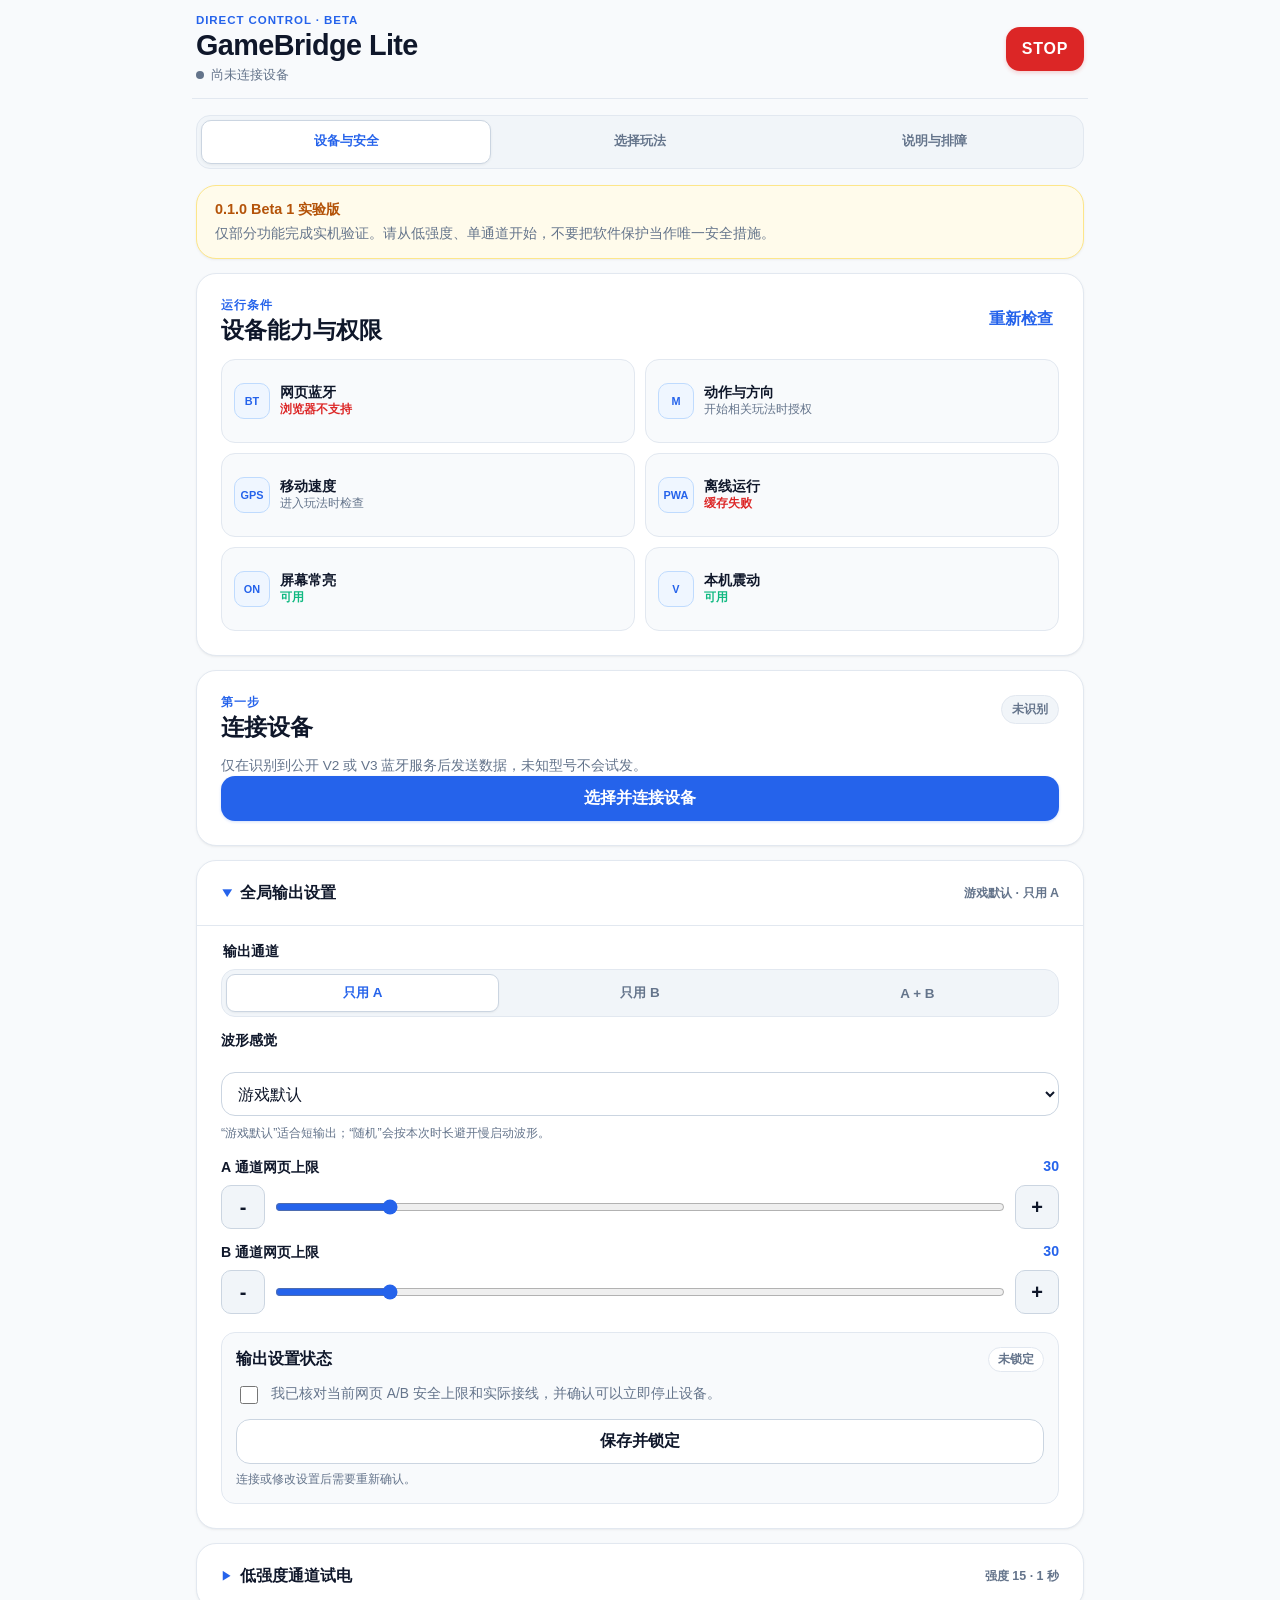
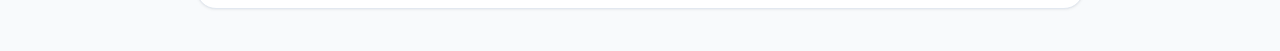
==== commit ad92bc4b: "feat(lite): modernize lite UI with light theme, stepper slider controls, and in-game pose calibratio" ====
--- a/GameBridge-for-Fun-Lite/index.html
+++ b/GameBridge-for-Fun-Lite/index.html
@@ -19,7 +19,7 @@
                 <h1>GameBridge Lite</h1>
                 <p id="device-status" class="status-line" data-state="off">尚未连接设备</p>
             </div>
-            <button id="emergency-stop" class="danger-button" type="button">立即停止</button>
+            <button id="emergency-stop" class="danger-button" type="button">STOP</button>
         </header>
 
         <main>
@@ -110,10 +110,16 @@
                                 <option value="percent">按 A 通道比例</option>
                                 <option value="same">与 A 通道相同</option>
                             </select>
-                            <p class="field-help">与原版一致：可以让 B 跟随 A，或按 A 的一定比例输出；两个通道仍分别受网页上限约束。</p>
+                            <p class="field-help">与第一版一致：可以让 B 跟随 A，或按 A 的一定比例输出；两个通道仍分别受网页上限约束。</p>
                             <div id="b-strength-percent-block" class="range-block">
                                 <label for="b-strength-percent"><span>B 相对 A 的比例</span><output id="b-strength-percent-value" for="b-strength-percent">50%</output></label>
-                                <input id="b-strength-percent" type="range" min="10" max="100" step="5" value="50">
+                                <div class="stepper-slider-wrap">
+                                    <button type="button" class="stepper-btn" onclick="window.stepLiteRange('b-strength-percent', -5)">-</button>
+                                    <div class="slider-track-relative">
+                                        <input id="b-strength-percent" type="range" min="10" max="100" step="5" value="50">
+                                    </div>
+                                    <button type="button" class="stepper-btn" onclick="window.stepLiteRange('b-strength-percent', 5)">+</button>
+                                </div>
                             </div>
                         </div>
 
@@ -123,11 +129,23 @@
 
                         <div class="range-block">
                             <label for="limit-a"><span>A 通道网页上限</span><output id="limit-a-value" for="limit-a">30</output></label>
-                            <input id="limit-a" type="range" min="0" max="200" step="1" value="30">
+                            <div class="stepper-slider-wrap">
+                                <button type="button" class="stepper-btn" onclick="window.stepLiteRange('limit-a', -1)">-</button>
+                                <div class="slider-track-relative">
+                                    <input id="limit-a" type="range" min="0" max="200" step="1" value="30">
+                                </div>
+                                <button type="button" class="stepper-btn" onclick="window.stepLiteRange('limit-a', 1)">+</button>
+                            </div>
                         </div>
                         <div class="range-block">
                             <label for="limit-b"><span>B 通道网页上限</span><output id="limit-b-value" for="limit-b">30</output></label>
-                            <input id="limit-b" type="range" min="0" max="200" step="1" value="30">
+                            <div class="stepper-slider-wrap">
+                                <button type="button" class="stepper-btn" onclick="window.stepLiteRange('limit-b', -1)">-</button>
+                                <div class="slider-track-relative">
+                                    <input id="limit-b" type="range" min="0" max="200" step="1" value="30">
+                                </div>
+                                <button type="button" class="stepper-btn" onclick="window.stepLiteRange('limit-b', 1)">+</button>
+                            </div>
                         </div>
 
                         <div class="confirmation-box">
@@ -165,8 +183,8 @@
             <section id="page-games" class="task-page" role="tabpanel" aria-labelledby="tab-games" hidden>
                 <div id="game-list-view">
                     <div class="page-heading">
-                        <p class="section-kicker">五种玩法</p>
-                        <h2>选择一个游戏</h2>
+                        <p class="section-kicker">四种玩法</p>
+                        <h2 id="game-list-title" tabindex="-1">选择一个游戏</h2>
                         <p>通道与波形统一使用“设备与安全”中的设置。</p>
                     </div>
                     <div class="game-grid">
@@ -174,21 +192,17 @@
                             <span class="game-icon" aria-hidden="true"><svg viewBox="0 0 24 24"><circle cx="12" cy="12" r="8"></circle><circle cx="12" cy="12" r="2"></circle><path d="M12 2v3M12 19v3M2 12h3M19 12h3"></path></svg></span>
                             <span class="game-copy"><span><strong>手抖挑战</strong><small>01</small></span><em>倾斜手机控制平衡，偏离安全区后线性增加输出。</em></span>
                         </button>
-                        <button class="game-card" type="button" data-game="angle">
-                            <span class="game-icon" aria-hidden="true"><svg viewBox="0 0 24 24"><path d="M4 17h16M6 17a6 6 0 0 1 12 0M12 11v6"></path><circle cx="12" cy="17" r="1.5"></circle></svg></span>
-                            <span class="game-copy"><span><strong>保持角度</strong><small>02</small></span><em>以开始时的握持姿态为基准，偏离目标角度后输出。</em></span>
-                        </button>
                         <button class="game-card" type="button" data-game="dice">
                             <span class="game-icon" aria-hidden="true"><svg viewBox="0 0 24 24"><rect x="4" y="4" width="16" height="16" rx="3"></rect><circle cx="8" cy="8" r="1"></circle><circle cx="12" cy="12" r="1"></circle><circle cx="16" cy="16" r="1"></circle></svg></span>
-                            <span class="game-copy"><span><strong>摇骰子对决</strong><small>03</small></span><em>双方各摇三颗骰子，按点数差和豹子规则结算。</em></span>
+                            <span class="game-copy"><span><strong>摇骰子对决</strong><small>02</small></span><em>双方各摇三颗骰子，按点数差和豹子规则结算。</em></span>
                         </button>
                         <button class="game-card" type="button" data-game="slot">
                             <span class="game-icon" aria-hidden="true"><svg viewBox="0 0 24 24"><rect x="3" y="5" width="18" height="14" rx="3"></rect><path d="M9 5v14M15 5v14M6 12h.01M12 12h.01M18 12h.01"></path></svg></span>
-                            <span class="game-copy"><span><strong>极速角子机</strong><small>04</small></span><em>三个图标同时开奖，未中奖会推高压力并触发惩罚。</em></span>
+                            <span class="game-copy"><span><strong>极速角子机</strong><small>03</small></span><em>三个图标同时开奖，未中奖会推高压力并触发惩罚。</em></span>
                         </button>
                         <button class="game-card" type="button" data-game="lightning">
                             <span class="game-icon" aria-hidden="true"><svg viewBox="0 0 24 24"><path d="m13 2-7 11h6l-1 9 7-12h-6z"></path></svg></span>
-                            <span class="game-copy"><span><strong>雷电极速</strong><small>05</small></span><em>根据移动速度改变强度，低速、超速和定位异常立即停止。</em></span>
+                            <span class="game-copy"><span><strong>雷电极速</strong><small>04</small></span><em>根据移动速度改变强度，低速、超速和定位异常立即停止。</em></span>
                         </button>
                     </div>
                 </div>
@@ -225,7 +239,7 @@
                     <article><strong>长时间显示休息或间隔</strong><p>这是玩法规则正在等待，不是页面卡死。急停和结束游戏始终可以立即作废任务。</p></article>
                 </section>
                 <section class="panel version-panel">
-                    <div><span>当前版本</span><strong>0.1.0-beta.1</strong></div>
+                    <div><span>当前版本</span><strong>0.1.0-beta.2</strong></div>
                     <div><span>离线状态</span><strong id="offline-detail">正在检查</strong></div>
                     <button id="check-update" class="secondary-button" type="button">检查离线资源更新</button>
                     <button id="reset-settings" class="text-button" type="button">清除 Lite 本地设置</button>
@@ -247,6 +261,7 @@
                     <div id="play-meter" class="meter" hidden><span></span></div>
                 </div>
                 <button id="game-action" class="primary-button full-width" type="button" hidden>执行</button>
+                <button id="calibrate-play-pose" class="secondary-button full-width" type="button" hidden>🎯 设当前握持为中心</button>
                 <button id="end-game" class="secondary-button full-width" type="button">结束游戏并返回</button>
             </section>
         </main>
--- a/GameBridge-for-Fun-Lite/css/style.css
+++ b/GameBridge-for-Fun-Lite/css/style.css
@@ -1,24 +1,24 @@
 :root {
-    color-scheme: dark;
-    --page: #07101d;
-    --page-deep: #040a13;
-    --panel: #0d1829;
-    --panel-raised: #122139;
-    --border: #283852;
-    --border-strong: #3a557b;
-    --text: #edf4ff;
-    --text-muted: #9eacc2;
-    --cyan: #62d7ea;
-    --blue: #65a8ff;
-    --blue-deep: #18365f;
-    --green: #50dd99;
-    --amber: #ffc868;
-    --red: #ff6683;
-    --red-deep: #4f1523;
-    --focus: #b7ecff;
-    --radius-lg: 24px;
-    --radius-md: 16px;
-    --shadow: 0 20px 60px rgb(0 0 0 / 0.26);
+    color-scheme: light;
+    --page: #F8FAFC;
+    --page-deep: #F1F5F9;
+    --panel: #FFFFFF;
+    --panel-raised: #FFFFFF;
+    --border: #E2E8F0;
+    --border-strong: #CBD5E1;
+    --text: #0F172A;
+    --text-muted: #64748B;
+    --cyan: #2563EB;
+    --blue: #3B82F6;
+    --blue-deep: #EFF6FF;
+    --green: #10B981;
+    --amber: #D97706;
+    --red: #DC2626;
+    --red-deep: #FEF2F2;
+    --focus: #3B82F6;
+    --radius-lg: 20px;
+    --radius-md: 14px;
+    --shadow: 0 1px 3px 0 rgba(0, 0, 0, 0.05), 0 1px 2px -1px rgba(0, 0, 0, 0.05);
     font-family: -apple-system, BlinkMacSystemFont, "SF Pro Text", "PingFang SC", "Microsoft YaHei", sans-serif;
 }
 
@@ -28,7 +28,7 @@
 
 html {
     min-height: 100%;
-    background: var(--page-deep);
+    background: var(--page);
 }
 
 body {
@@ -36,9 +36,7 @@
     margin: 0;
     color: var(--text);
     overflow-anchor: none;
-    background:
-        radial-gradient(circle at 20% -10%, rgb(67 144 238 / 0.16), transparent 38rem),
-        linear-gradient(180deg, var(--page) 0%, var(--page-deep) 100%);
+    background: var(--page);
     -webkit-font-smoothing: antialiased;
 }
 
@@ -65,7 +63,7 @@
 select:focus-visible,
 summary:focus-visible {
     outline: 3px solid var(--focus);
-    outline-offset: 3px;
+    outline-offset: 2px;
 }
 
 [hidden] {
@@ -75,7 +73,7 @@
 .app-shell {
     width: min(100%, 920px);
     margin: 0 auto;
-    padding: max(18px, env(safe-area-inset-top)) max(16px, env(safe-area-inset-right)) calc(42px + env(safe-area-inset-bottom)) max(16px, env(safe-area-inset-left));
+    padding: max(16px, env(safe-area-inset-top)) max(16px, env(safe-area-inset-right)) calc(42px + env(safe-area-inset-bottom)) max(16px, env(safe-area-inset-left));
 }
 
 .top-bar {
@@ -85,11 +83,12 @@
     display: flex;
     align-items: center;
     justify-content: space-between;
-    gap: 18px;
-    margin: -18px -4px 18px;
-    padding: calc(18px + env(safe-area-inset-top)) 4px 14px;
-    background: linear-gradient(180deg, rgb(7 16 29 / 0.98) 70%, rgb(7 16 29 / 0));
-    backdrop-filter: blur(14px);
+    gap: 16px;
+    margin: -16px -4px 16px;
+    padding: calc(14px + env(safe-area-inset-top)) 4px 14px;
+    background: rgba(248, 250, 252, 0.94);
+    backdrop-filter: blur(12px);
+    border-bottom: 1px solid var(--border);
 }
 
 .brand-block {
@@ -98,11 +97,11 @@
 
 .eyebrow,
 .section-kicker {
-    margin: 0 0 5px;
+    margin: 0 0 4px;
     color: var(--cyan);
     font-size: 0.72rem;
-    font-weight: 800;
-    letter-spacing: 0.12em;
+    font-weight: 700;
+    letter-spacing: 0.08em;
     text-transform: uppercase;
 }
 
@@ -113,15 +112,17 @@
 }
 
 h1 {
-    margin-bottom: 5px;
-    font-size: clamp(1.4rem, 5vw, 2rem);
-    line-height: 1.05;
-    letter-spacing: -0.035em;
+    margin-bottom: 4px;
+    font-size: clamp(1.3rem, 4.5vw, 1.8rem);
+    font-weight: 800;
+    line-height: 1.1;
+    letter-spacing: -0.02em;
 }
 
 h2 {
-    margin-bottom: 7px;
-    font-size: clamp(1.2rem, 4vw, 1.55rem);
+    margin-bottom: 6px;
+    font-size: clamp(1.1rem, 3.8vw, 1.45rem);
+    font-weight: 750;
     line-height: 1.2;
 }
 
@@ -132,6 +133,7 @@
     margin: 0;
     color: var(--text-muted);
     font-size: 0.82rem;
+    font-weight: 500;
 }
 
 .status-line::before {
@@ -144,7 +146,6 @@
 
 .status-line[data-state="on"]::before {
     background: var(--green);
-    box-shadow: 0 0 14px rgb(80 221 153 / 0.75);
 }
 
 .status-line[data-state="error"]::before {
@@ -157,40 +158,72 @@
 .text-button,
 .back-button {
     border: 0;
-    border-radius: 13px;
-    font-weight: 760;
+    border-radius: var(--radius-md);
+    font-weight: 700;
     cursor: pointer;
+    transition: all 120ms ease;
 }
 
 .danger-button {
     flex: 0 0 auto;
-    min-width: 108px;
+    min-width: 84px;
     padding: 0 16px;
-    color: #fff4f6;
-    border: 1px solid #a83a55;
-    background: linear-gradient(180deg, #6d2034, var(--red-deep));
-    box-shadow: 0 10px 28px rgb(103 22 43 / 0.28);
+    color: #FFFFFF;
+    background: var(--red);
+    font-weight: 800;
+    letter-spacing: 0.05em;
+    box-shadow: 0 2px 4px rgba(220, 38, 38, 0.2);
+}
+
+.danger-button:hover {
+    background: #B91C1C;
+}
+
+.danger-button:active {
+    transform: scale(0.96);
 }
 
 .primary-button {
     padding: 12px 18px;
-    color: #061321;
-    background: linear-gradient(135deg, var(--cyan), var(--blue));
-    box-shadow: 0 10px 28px rgb(74 168 255 / 0.2);
+    color: #FFFFFF;
+    background: var(--cyan);
+    box-shadow: 0 1px 3px rgba(37, 99, 235, 0.2);
+}
+
+.primary-button:hover {
+    background: #1D4ED8;
+}
+
+.primary-button:active {
+    transform: scale(0.98);
 }
 
 .secondary-button {
     padding: 11px 17px;
     color: var(--text);
     border: 1px solid var(--border-strong);
-    background: var(--panel-raised);
+    background: var(--panel);
+}
+
+.secondary-button:hover {
+    background: var(--page-deep);
+}
+
+.secondary-button:active {
+    transform: scale(0.98);
 }
 
 .text-button,
 .back-button {
-    padding: 8px 4px;
+    padding: 8px 6px;
     color: var(--cyan);
     background: transparent;
+    font-weight: 600;
+}
+
+.text-button:hover,
+.back-button:hover {
+    text-decoration: underline;
 }
 
 button:disabled {
@@ -206,35 +239,36 @@
 .task-tabs {
     display: grid;
     grid-template-columns: repeat(3, minmax(0, 1fr));
-    gap: 6px;
-    margin-bottom: 18px;
-    padding: 6px;
-    border: 1px solid var(--border);
-    border-radius: 18px;
-    background: rgb(6 13 23 / 0.75);
+    gap: 4px;
+    margin-bottom: 16px;
+    padding: 4px;
+    border: 1px solid var(--border);
+    border-radius: var(--radius-md);
+    background: #F1F5F9;
 }
 
 .task-tab {
-    padding: 10px 6px;
+    padding: 9px 6px;
     color: var(--text-muted);
     border: 1px solid transparent;
-    border-radius: 13px;
+    border-radius: 10px;
     background: transparent;
-    font-size: clamp(0.78rem, 3.2vw, 0.96rem);
-    font-weight: 780;
+    font-size: clamp(0.78rem, 3vw, 0.92rem);
+    font-weight: 700;
     cursor: pointer;
+    transition: all 120ms ease;
 }
 
 .task-tab.is-active {
-    color: var(--text);
-    border-color: #3971a5;
-    background: var(--blue-deep);
-    box-shadow: inset 0 0 0 1px rgb(98 215 234 / 0.14);
+    color: var(--cyan);
+    background: #FFFFFF;
+    border-color: #CBD5E1;
+    box-shadow: 0 1px 3px rgba(0, 0, 0, 0.06);
 }
 
 .task-page {
     display: grid;
-    gap: 15px;
+    gap: 14px;
 }
 
 .panel,
@@ -242,25 +276,26 @@
 .play-screen {
     border: 1px solid var(--border);
     border-radius: var(--radius-lg);
-    background: linear-gradient(145deg, rgb(15 28 47 / 0.98), rgb(9 19 34 / 0.98));
+    background: var(--panel);
     box-shadow: var(--shadow);
 }
 
 .panel,
 .play-screen {
-    padding: clamp(18px, 5vw, 28px);
+    padding: clamp(16px, 4vw, 24px);
 }
 
 .notice-card {
-    padding: 18px 20px;
-    border-color: #785b27;
-    background: linear-gradient(145deg, rgb(58 43 19 / 0.76), rgb(30 25 18 / 0.9));
+    padding: 14px 18px;
+    border-color: #FDE68A;
+    background: #FFFBEB;
 }
 
 .notice-card strong {
     display: block;
-    margin-bottom: 6px;
-    color: var(--amber);
+    margin-bottom: 4px;
+    color: #B45309;
+    font-size: 0.9rem;
 }
 
 .notice-card p,
@@ -269,9 +304,11 @@
 .field-help,
 .help-list p,
 .safety-dialog p,
+.safety-dialog ul,
 .safety-dialog li {
     color: var(--text-muted);
-    line-height: 1.65;
+    font-size: 0.85rem;
+    line-height: 1.55;
 }
 
 .notice-card p,
@@ -287,8 +324,8 @@
     display: flex;
     align-items: flex-start;
     justify-content: space-between;
-    gap: 15px;
-    margin-bottom: 17px;
+    gap: 14px;
+    margin-bottom: 14px;
 }
 
 .panel-heading h2,
@@ -299,19 +336,19 @@
 .badge,
 .stage-badge {
     flex: 0 0 auto;
-    padding: 7px 10px;
+    padding: 5px 10px;
     color: var(--text-muted);
     border: 1px solid var(--border);
     border-radius: 999px;
-    background: rgb(4 10 19 / 0.58);
+    background: #F1F5F9;
     font-size: 0.75rem;
-    font-weight: 750;
+    font-weight: 700;
 }
 
 .stage-badge[data-stage="输出中"] {
-    color: #07140e;
-    border-color: var(--green);
-    background: var(--green);
+    color: #FFFFFF;
+    border-color: var(--red);
+    background: var(--red);
 }
 
 .capability-grid {
@@ -322,56 +359,59 @@
 
 .capability-card {
     display: grid;
-    grid-template-columns: 38px minmax(0, 1fr);
+    grid-template-columns: 36px minmax(0, 1fr);
     grid-template-rows: auto auto;
     align-content: center;
     column-gap: 10px;
-    min-height: 92px;
-    padding: 13px;
+    min-height: 84px;
+    padding: 12px;
     border: 1px solid var(--border);
     border-radius: var(--radius-md);
-    background: rgb(4 11 21 / 0.44);
+    background: #F8FAFC;
 }
 
 .capability-mark {
     display: grid;
     grid-row: 1 / 3;
     place-items: center;
-    width: 38px;
-    height: 38px;
+    width: 36px;
+    height: 36px;
     color: var(--cyan);
-    border: 1px solid #315576;
-    border-radius: 12px;
-    background: #102741;
-    font-size: 0.67rem;
-    font-weight: 850;
+    border: 1px solid #BFDBFE;
+    border-radius: 10px;
+    background: #EFF6FF;
+    font-size: 0.68rem;
+    font-weight: 800;
 }
 
 .capability-card strong {
     align-self: end;
-    font-size: 0.84rem;
+    font-size: 0.86rem;
+    color: var(--text);
 }
 
 .capability-state {
     align-self: start;
     overflow: hidden;
     color: var(--text-muted);
-    font-size: 0.73rem;
+    font-size: 0.74rem;
     text-overflow: ellipsis;
     white-space: nowrap;
 }
 
 .capability-state[data-state="ready"] {
     color: var(--green);
+    font-weight: 600;
 }
 
 .capability-state[data-state="blocked"] {
     color: var(--red);
+    font-weight: 600;
 }
 
 .disclosure {
     padding: 0;
-    overflow: clip;
+    overflow: hidden;
 }
 
 .disclosure summary {
@@ -379,12 +419,13 @@
     align-items: center;
     justify-content: space-between;
     gap: 12px;
-    min-height: 76px;
-    padding: 17px clamp(18px, 5vw, 28px);
+    min-height: 64px;
+    padding: 14px clamp(16px, 4vw, 24px);
     list-style: none;
     cursor: pointer;
-    font-size: 1.03rem;
-    font-weight: 800;
+    font-size: 0.98rem;
+    font-weight: 750;
+    color: var(--text);
 }
 
 .disclosure summary::-webkit-details-marker {
@@ -394,13 +435,13 @@
 .disclosure summary > span:first-child {
     display: flex;
     align-items: center;
-    gap: 10px;
+    gap: 8px;
 }
 
 .disclosure summary > span:first-child::before {
     color: var(--cyan);
     content: "▶";
-    font-size: 0.72rem;
+    font-size: 0.7rem;
     transition: transform 180ms ease;
 }
 
@@ -416,7 +457,7 @@
     overflow: hidden;
     color: var(--text-muted);
     font-size: 0.78rem;
-    font-weight: 650;
+    font-weight: 600;
     text-align: right;
     text-overflow: ellipsis;
     white-space: nowrap;
@@ -424,13 +465,13 @@
 
 .disclosure-body {
     display: grid;
-    gap: 15px;
-    padding: 0 clamp(18px, 5vw, 28px) clamp(20px, 5vw, 28px);
+    gap: 14px;
+    padding: 0 clamp(16px, 4vw, 24px) clamp(16px, 4vw, 24px);
     border-top: 1px solid var(--border);
 }
 
 .disclosure-body > :first-child {
-    margin-top: 20px;
+    margin-top: 16px;
 }
 
 .control-group {
@@ -442,20 +483,20 @@
 .control-group legend,
 .field-label,
 .range-block label {
-    margin-bottom: 9px;
+    margin-bottom: 8px;
     color: var(--text);
     font-size: 0.88rem;
-    font-weight: 720;
+    font-weight: 700;
 }
 
 .segmented-control {
     display: grid;
     grid-template-columns: repeat(3, minmax(0, 1fr));
-    gap: 5px;
-    padding: 5px;
-    border: 1px solid var(--border);
-    border-radius: 14px;
-    background: rgb(4 10 19 / 0.62);
+    gap: 4px;
+    padding: 4px;
+    border: 1px solid var(--border);
+    border-radius: var(--radius-md);
+    background: #F1F5F9;
 }
 
 .segmented-control input {
@@ -466,67 +507,120 @@
 
 .segmented-control span {
     display: grid;
-    min-height: 42px;
+    min-height: 38px;
     place-items: center;
     border: 1px solid transparent;
-    border-radius: 10px;
-    color: var(--text-muted);
-    font-size: 0.85rem;
-    font-weight: 750;
+    border-radius: 9px;
+    color: var(--text-muted);
+    font-size: 0.84rem;
+    font-weight: 700;
     cursor: pointer;
+    transition: all 120ms ease;
 }
 
 .segmented-control input:checked + span {
-    color: var(--text);
-    border-color: #3971a5;
-    background: var(--blue-deep);
+    color: var(--cyan);
+    background: #FFFFFF;
+    border-color: #CBD5E1;
+    box-shadow: 0 1px 2px rgba(0, 0, 0, 0.05);
 }
 
 .select-control,
 .number-control {
     width: 100%;
-    min-height: 48px;
-    padding: 0 13px;
+    min-height: 44px;
+    padding: 0 12px;
     color: var(--text);
     border: 1px solid var(--border-strong);
-    border-radius: 12px;
-    background: #081321;
+    border-radius: var(--radius-md);
+    background: #FFFFFF;
 }
 
 .field-help {
-    margin-top: -8px;
+    margin-top: -6px;
     font-size: 0.78rem;
 }
 
 .range-block {
     display: grid;
+    gap: 6px;
 }
 
 .range-block label {
     display: flex;
     justify-content: space-between;
     gap: 12px;
+    margin-bottom: 0;
 }
 
 .range-block output {
     color: var(--cyan);
+    font-weight: 700;
     font-variant-numeric: tabular-nums;
+}
+
+/* 步进滑块包裹器 */
+.stepper-slider-wrap {
+    display: flex;
+    align-items: center;
+    gap: 8px;
+    width: 100%;
+    margin-top: 2px;
+}
+
+.stepper-btn {
+    flex: 0 0 44px;
+    width: 44px;
+    height: 44px;
+    display: flex;
+    align-items: center;
+    justify-content: center;
+    font-size: 1.25rem;
+    font-weight: 700;
+    line-height: 1;
+    background: #F1F5F9;
+    color: #0F172A;
+    border: 1px solid #CBD5E1;
+    border-radius: 10px;
+    cursor: pointer;
+    user-select: none;
+    transition: all 120ms ease;
+    padding: 0;
+}
+
+.stepper-btn:hover {
+    background: #E2E8F0;
+    border-color: #94A3B8;
+}
+
+.stepper-btn:active {
+    background: #CBD5E1;
+    transform: scale(0.95);
+}
+
+.slider-track-relative {
+    position: relative;
+    flex: 1;
+    display: flex;
+    align-items: center;
+    min-height: 44px;
 }
 
 input[type="range"] {
     width: 100%;
-    height: 30px;
+    height: 28px;
     accent-color: var(--cyan);
+    cursor: pointer;
 }
 
 .confirmation-box {
     display: grid;
     gap: 12px;
-    margin-top: 3px;
-    padding: 15px;
-    border: 1px solid var(--border);
-    border-radius: 14px;
-    background: rgb(4 10 19 / 0.46);
+    margin-top: 4px;
+    padding: 14px;
+    border: 1px solid var(--border);
+    border-radius: var(--radius-md);
+    background: #F8FAFC;
 }
 
 .lock-state-line {
@@ -537,42 +631,45 @@
 }
 
 .lock-badge {
-    padding: 4px 9px;
+    padding: 3px 9px;
     border: 1px solid var(--border);
     border-radius: 999px;
     color: var(--text-muted);
     font-size: 0.78rem;
+    font-weight: 600;
+    background: #FFFFFF;
 }
 
 .lock-badge[data-state="locked"] {
-    border-color: rgb(91 225 255 / 0.48);
+    border-color: #BFDBFE;
     color: var(--cyan);
-    background: rgb(91 225 255 / 0.08);
+    background: #EFF6FF;
 }
 
 .check-row {
     display: flex;
     align-items: flex-start;
-    gap: 11px;
+    gap: 10px;
     color: var(--text-muted);
     font-size: 0.86rem;
-    line-height: 1.55;
+    line-height: 1.5;
+    cursor: pointer;
 }
 
 .check-row input {
     flex: 0 0 auto;
-    width: 20px;
-    height: 20px;
-    margin-top: 1px;
+    width: 18px;
+    height: 18px;
+    margin-top: 2px;
     accent-color: var(--cyan);
 }
 
 .page-heading {
-    padding: 8px 3px 5px;
+    padding: 6px 2px 4px;
 }
 
 .page-heading.compact {
-    padding-top: 8px;
+    padding-top: 6px;
 }
 
 .game-grid {
@@ -583,24 +680,29 @@
 
 .game-card {
     display: grid;
-    grid-template-columns: 62px minmax(0, 1fr);
+    grid-template-columns: 54px minmax(0, 1fr);
     align-items: center;
-    gap: 15px;
-    min-height: 128px;
-    padding: 17px;
+    gap: 14px;
+    min-height: 116px;
+    padding: 16px;
     color: var(--text);
     text-align: left;
     border: 1px solid var(--border);
-    border-radius: 20px;
-    background: linear-gradient(145deg, var(--panel-raised), #0a1525);
+    border-radius: var(--radius-lg);
+    background: var(--panel);
     box-shadow: var(--shadow);
     cursor: pointer;
-}
-
-.game-card:hover,
+    transition: all 140ms ease;
+}
+
+.game-card:hover {
+    border-color: #93C5FD;
+    box-shadow: 0 4px 12px rgba(37, 99, 235, 0.08);
+    transform: translateY(-1px);
+}
+
 .game-card:active {
-    border-color: #4a81b3;
-    transform: translateY(-1px);
+    transform: scale(0.98);
 }
 
 .game-card:last-child {
@@ -609,23 +711,23 @@
 
 .game-icon {
     display: grid;
-    width: 62px;
-    height: 62px;
+    width: 54px;
+    height: 54px;
     place-items: center;
     color: var(--cyan);
-    border: 1px solid #315b83;
-    border-radius: 18px;
-    background: linear-gradient(145deg, #153a5d, #102540);
+    border: 1px solid #BFDBFE;
+    border-radius: 14px;
+    background: #EFF6FF;
 }
 
 .game-icon svg {
-    width: 33px;
-    height: 33px;
+    width: 28px;
+    height: 28px;
     fill: none;
     stroke: currentColor;
     stroke-linecap: round;
     stroke-linejoin: round;
-    stroke-width: 1.7;
+    stroke-width: 1.8;
 }
 
 .game-copy {
@@ -635,25 +737,27 @@
 .game-copy > span {
     display: flex;
     justify-content: space-between;
-    gap: 10px;
-    margin-bottom: 7px;
+    gap: 8px;
+    margin-bottom: 4px;
 }
 
 .game-copy strong {
-    font-size: 1rem;
+    font-size: 0.98rem;
+    font-weight: 800;
 }
 
 .game-copy small {
-    color: #667895;
+    color: #94A3B8;
     font-weight: 800;
+    font-size: 0.78rem;
 }
 
 .game-copy em {
     display: block;
     color: var(--text-muted);
-    font-size: 0.79rem;
+    font-size: 0.8rem;
     font-style: normal;
-    line-height: 1.5;
+    line-height: 1.45;
 }
 
 .settings-panel {
@@ -667,47 +771,51 @@
 }
 
 .back-button::before {
-    margin-right: 7px;
+    margin-right: 6px;
     content: "←";
 }
 
 .settings-fields {
     display: grid;
-    gap: 16px;
-    margin-bottom: 22px;
+    gap: 14px;
+    margin-bottom: 20px;
 }
 
 .setting-category-tabs {
     display: grid;
     grid-auto-columns: 1fr;
     grid-auto-flow: column;
-    gap: 5px;
-    padding: 5px;
-    border: 1px solid var(--border);
-    border-radius: 15px;
-    background: rgb(3 9 17 / 0.7);
+    gap: 4px;
+    padding: 4px;
+    border: 1px solid var(--border);
+    border-radius: var(--radius-md);
+    background: #F1F5F9;
 }
 
 .setting-category-tabs button {
-    min-height: 48px;
-    padding: 8px 12px;
+    min-height: 42px;
+    padding: 6px 10px;
     color: var(--text-muted);
     border: 1px solid transparent;
-    border-radius: 11px;
+    border-radius: 9px;
     background: transparent;
     font: inherit;
-    font-weight: 800;
+    font-weight: 700;
+    font-size: 0.88rem;
+    cursor: pointer;
+    transition: all 120ms ease;
 }
 
 .setting-category-tabs button[aria-selected="true"] {
-    color: var(--text);
-    border-color: var(--cyan);
-    background: rgb(78 172 255 / 0.16);
+    color: var(--cyan);
+    background: #FFFFFF;
+    border-color: #CBD5E1;
+    box-shadow: 0 1px 3px rgba(0, 0, 0, 0.05);
 }
 
 .setting-category-panel {
     display: grid;
-    gap: 14px;
+    gap: 12px;
 }
 
 .setting-category-panel[hidden] {
@@ -717,23 +825,24 @@
 .setting-group {
     overflow: hidden;
     border: 1px solid var(--border);
-    border-radius: 16px;
-    background: rgb(4 10 19 / 0.38);
+    border-radius: var(--radius-md);
+    background: var(--panel);
 }
 
 .setting-group > h3 {
     margin: 0;
-    padding: 15px;
-    font-size: 0.96rem;
+    padding: 14px;
+    font-size: 0.94rem;
+    font-weight: 750;
 }
 
 .setting-group > summary {
     display: flex;
     align-items: center;
-    min-height: 54px;
-    padding: 12px 15px;
+    min-height: 50px;
+    padding: 12px 14px;
     list-style: none;
-    font-weight: 800;
+    font-weight: 750;
     cursor: pointer;
 }
 
@@ -742,10 +851,10 @@
 }
 
 .setting-group > summary::before {
-    margin-right: 9px;
+    margin-right: 8px;
     color: var(--cyan);
     content: "▶";
-    font-size: 0.67rem;
+    font-size: 0.68rem;
     transition: transform 180ms ease;
 }
 
@@ -755,32 +864,34 @@
 
 .setting-group-body {
     display: grid;
-    gap: 17px;
-    padding: 17px 15px;
+    gap: 15px;
+    padding: 15px 14px;
     border-top: 1px solid var(--border);
 }
 
 .setting-field {
     display: grid;
-    gap: 8px;
+    gap: 6px;
 }
 
 .setting-field > label {
     display: flex;
     justify-content: space-between;
-    gap: 15px;
+    gap: 14px;
     font-size: 0.88rem;
-    font-weight: 720;
+    font-weight: 700;
+    color: var(--text);
 }
 
 .setting-field output {
     color: var(--cyan);
+    font-weight: 700;
     font-variant-numeric: tabular-nums;
 }
 
 .setting-field small {
     color: var(--text-muted);
-    line-height: 1.5;
+    line-height: 1.45;
 }
 
 .setting-field > .field-help {
@@ -802,17 +913,18 @@
     display: flex;
     align-items: center;
     justify-content: space-between;
-    gap: 15px;
-    min-height: 52px;
-    padding: 12px 14px;
-    border: 1px solid var(--border);
-    border-radius: 13px;
-    background: rgb(4 10 19 / 0.45);
+    gap: 14px;
+    min-height: 48px;
+    padding: 10px 14px;
+    border: 1px solid var(--border);
+    border-radius: var(--radius-md);
+    background: #F8FAFC;
+    font-weight: 600;
 }
 
 .toggle-field input {
-    width: 22px;
-    height: 22px;
+    width: 20px;
+    height: 20px;
     accent-color: var(--cyan);
 }
 
@@ -828,7 +940,7 @@
 }
 
 .help-list article {
-    padding: 17px 0;
+    padding: 15px 0;
     border-bottom: 1px solid var(--border);
 }
 
@@ -842,13 +954,13 @@
 }
 
 .help-list p {
-    margin-top: 7px;
-    font-size: 0.87rem;
+    margin-top: 6px;
+    font-size: 0.85rem;
 }
 
 .version-panel {
     display: grid;
-    gap: 13px;
+    gap: 12px;
 }
 
 .test-action-grid {
@@ -858,7 +970,7 @@
 }
 
 .test-action-grid button {
-    min-height: 48px;
+    min-height: 44px;
 }
 
 .version-panel > div {
@@ -873,35 +985,35 @@
 
 .play-screen {
     display: grid;
-    gap: 15px;
+    gap: 14px;
 }
 
 .play-visual {
     display: grid;
-    min-height: 260px;
+    min-height: 240px;
     place-content: center;
-    gap: 12px;
-    padding: 25px;
+    gap: 10px;
+    padding: 20px;
     overflow: hidden;
     text-align: center;
     border: 1px solid var(--border);
-    border-radius: 20px;
-    background:
-        radial-gradient(circle at center, rgb(78 172 255 / 0.15), transparent 60%),
-        #050d18;
+    border-radius: var(--radius-lg);
+    background: #F8FAFC;
 }
 
 .game-canvas {
     width: min(100%, 520px);
-    height: clamp(240px, 62vw, 340px);
-    border: 1px solid var(--border);
-    border-radius: 16px;
-    background: #02070e;
+    height: clamp(240px, 60vw, 320px);
+    border: 1px solid var(--border);
+    border-radius: var(--radius-md);
+    background: #F1F5F9;
 }
 
 .play-visual > strong {
-    font-size: clamp(2rem, 10vw, 4rem);
-    letter-spacing: -0.05em;
+    font-size: clamp(2rem, 10vw, 3.6rem);
+    font-weight: 800;
+    letter-spacing: -0.04em;
+    color: var(--text);
 }
 
 .play-visual > span {
@@ -911,19 +1023,19 @@
 
 .meter {
     width: min(100%, 440px);
-    height: 12px;
-    margin-top: 10px;
+    height: 10px;
+    margin-top: 8px;
     overflow: hidden;
     border: 1px solid var(--border);
     border-radius: 999px;
-    background: #02070e;
+    background: #E2E8F0;
 }
 
 .meter span {
     display: block;
     width: 0;
     height: 100%;
-    background: linear-gradient(90deg, var(--cyan), var(--amber), var(--red));
+    background: linear-gradient(90deg, #10B981, #F59E0B, #DC2626);
     transition: width 120ms linear;
 }
 
@@ -934,20 +1046,20 @@
     overflow: auto;
     color: var(--text);
     border: 1px solid var(--border-strong);
-    border-radius: 24px;
-    background: var(--panel);
-    box-shadow: 0 30px 100px rgb(0 0 0 / 0.65);
+    border-radius: 20px;
+    background: #FFFFFF;
+    box-shadow: 0 20px 60px rgba(0, 0, 0, 0.2);
 }
 
 .safety-dialog::backdrop {
-    background: rgb(0 0 0 / 0.76);
-    backdrop-filter: blur(5px);
+    background: rgba(15, 23, 42, 0.6);
+    backdrop-filter: blur(4px);
 }
 
 .safety-dialog form {
     display: grid;
-    gap: 15px;
-    padding: clamp(21px, 6vw, 32px);
+    gap: 14px;
+    padding: clamp(18px, 5vw, 28px);
 }
 
 .safety-dialog h2,
@@ -959,7 +1071,7 @@
 .safety-dialog ul {
     display: grid;
     gap: 8px;
-    padding-left: 21px;
+    padding-left: 20px;
 }
 
 .dialog-actions {
@@ -979,9 +1091,9 @@
     width: min(calc(100% - 28px), 620px);
     margin: 0 auto;
     border: 1px solid var(--border-strong);
-    border-radius: 18px;
-    background: #101d30;
-    box-shadow: 0 20px 70px rgb(0 0 0 / 0.5);
+    border-radius: var(--radius-md);
+    background: #FFFFFF;
+    box-shadow: 0 10px 30px rgba(0, 0, 0, 0.12);
 }
 
 .update-toast {
@@ -999,20 +1111,22 @@
 }
 
 .message-toast {
-    padding: 15px 18px;
+    padding: 14px 18px;
     color: var(--text);
     text-align: center;
+    font-weight: 600;
 }
 
 .message-toast[data-kind="error"] {
-    border-color: #98415a;
-    background: #391622;
+    border-color: #FECACA;
+    background: #FEF2F2;
+    color: var(--red);
 }
 
 @media (max-width: 620px) {
     .app-shell {
-        padding-right: 13px;
-        padding-left: 13px;
+        padding-right: 12px;
+        padding-left: 12px;
     }
 
     .top-bar {
@@ -1021,11 +1135,11 @@
     }
 
     .eyebrow {
-        font-size: 0.62rem;
+        font-size: 0.65rem;
     }
 
     .danger-button {
-        min-width: 96px;
+        min-width: 78px;
         padding: 0 12px;
     }
 
@@ -1038,7 +1152,7 @@
     }
 
     .game-card {
-        min-height: 112px;
+        min-height: 108px;
     }
 
     .summary-value {
@@ -1051,12 +1165,12 @@
         grid-template-columns: 1fr;
         grid-template-rows: auto auto auto;
         justify-items: start;
-        min-height: 118px;
+        min-height: 110px;
     }
 
     .capability-mark {
         grid-row: auto;
-        margin-bottom: 7px;
+        margin-bottom: 6px;
     }
 
     .dialog-actions,
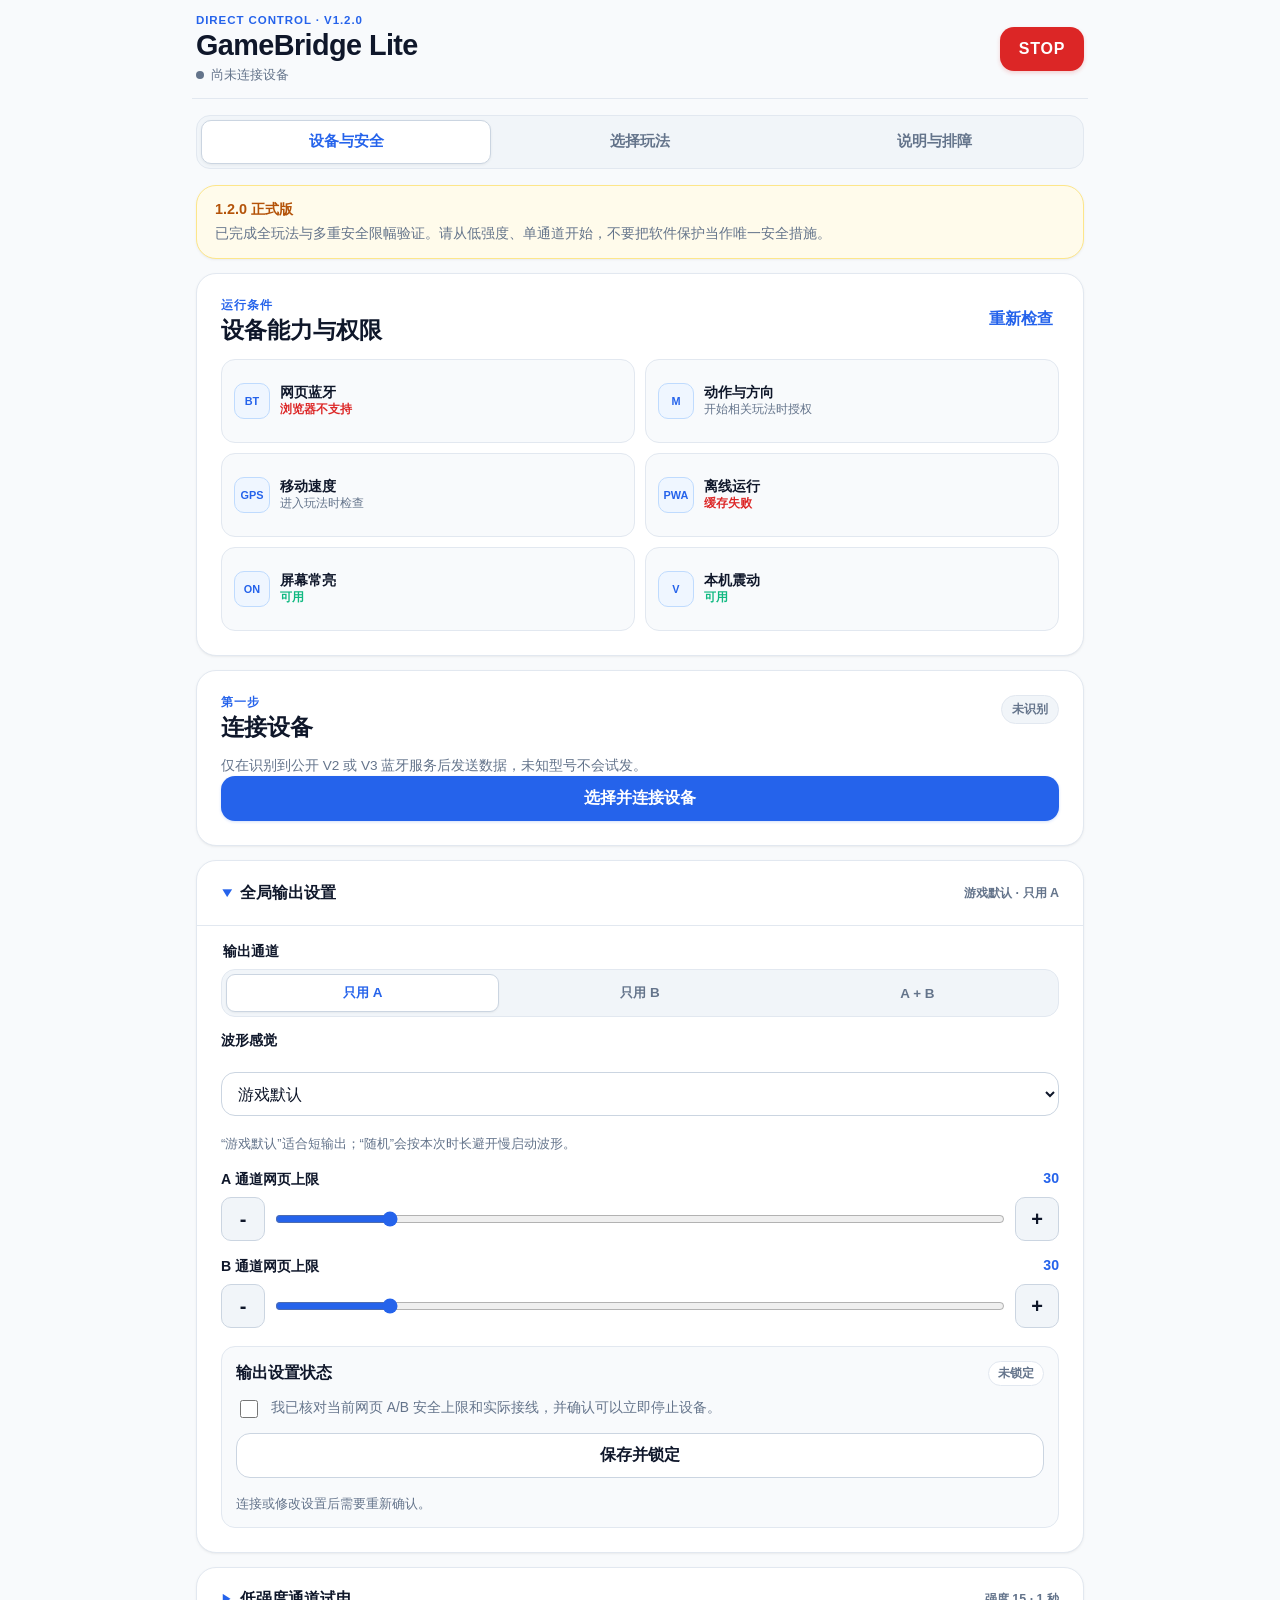
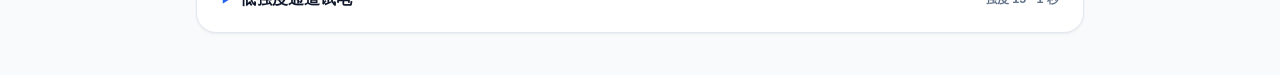
==== commit c0205fed: "feat: unify repository and lite versions to 1.2.0 release" ====
--- a/GameBridge-for-Fun-Lite/index.html
+++ b/GameBridge-for-Fun-Lite/index.html
@@ -15,7 +15,7 @@
     <div class="app-shell">
         <header class="top-bar">
             <div class="brand-block">
-                <p class="eyebrow">DIRECT CONTROL · BETA</p>
+                <p class="eyebrow">DIRECT CONTROL · V1.2.0</p>
                 <h1>GameBridge Lite</h1>
                 <p id="device-status" class="status-line" data-state="off">尚未连接设备</p>
             </div>
@@ -31,8 +31,8 @@
 
             <section id="page-setup" class="task-page" role="tabpanel" aria-labelledby="tab-setup">
                 <article class="notice-card" aria-label="测试版本提示">
-                    <strong>0.1.0 Beta 1 实验版</strong>
-                    <p>仅部分功能完成实机验证。请从低强度、单通道开始，不要把软件保护当作唯一安全措施。</p>
+                    <strong>1.2.0 正式版</strong>
+                    <p>已完成全玩法与多重安全限幅验证。请从低强度、单通道开始，不要把软件保护当作唯一安全措施。</p>
                 </article>
 
                 <section class="panel" aria-labelledby="capability-title">
@@ -239,7 +239,7 @@
                     <article><strong>长时间显示休息或间隔</strong><p>这是玩法规则正在等待，不是页面卡死。急停和结束游戏始终可以立即作废任务。</p></article>
                 </section>
                 <section class="panel version-panel">
-                    <div><span>当前版本</span><strong>0.1.0-beta.2</strong></div>
+                    <div><span>当前版本</span><strong>1.2.0</strong></div>
                     <div><span>离线状态</span><strong id="offline-detail">正在检查</strong></div>
                     <button id="check-update" class="secondary-button" type="button">检查离线资源更新</button>
                     <button id="reset-settings" class="text-button" type="button">清除 Lite 本地设置</button>
--- a/GameBridge-for-Fun-Lite/css/style.css
+++ b/GameBridge-for-Fun-Lite/css/style.css
@@ -525,6 +525,12 @@
     box-shadow: 0 1px 2px rgba(0, 0, 0, 0.05);
 }
 
+.dependent-settings {
+    display: grid;
+    gap: 14px;
+    margin-top: 4px;
+}
+
 .select-control,
 .number-control {
     width: 100%;
@@ -537,13 +543,16 @@
 }
 
 .field-help {
-    margin-top: -6px;
-    font-size: 0.78rem;
+    margin: 4px 0 0;
+    color: var(--text-muted);
+    font-size: 0.8rem;
+    line-height: 1.5;
 }
 
 .range-block {
     display: grid;
     gap: 6px;
+    margin-top: 2px;
 }
 
 .range-block label {
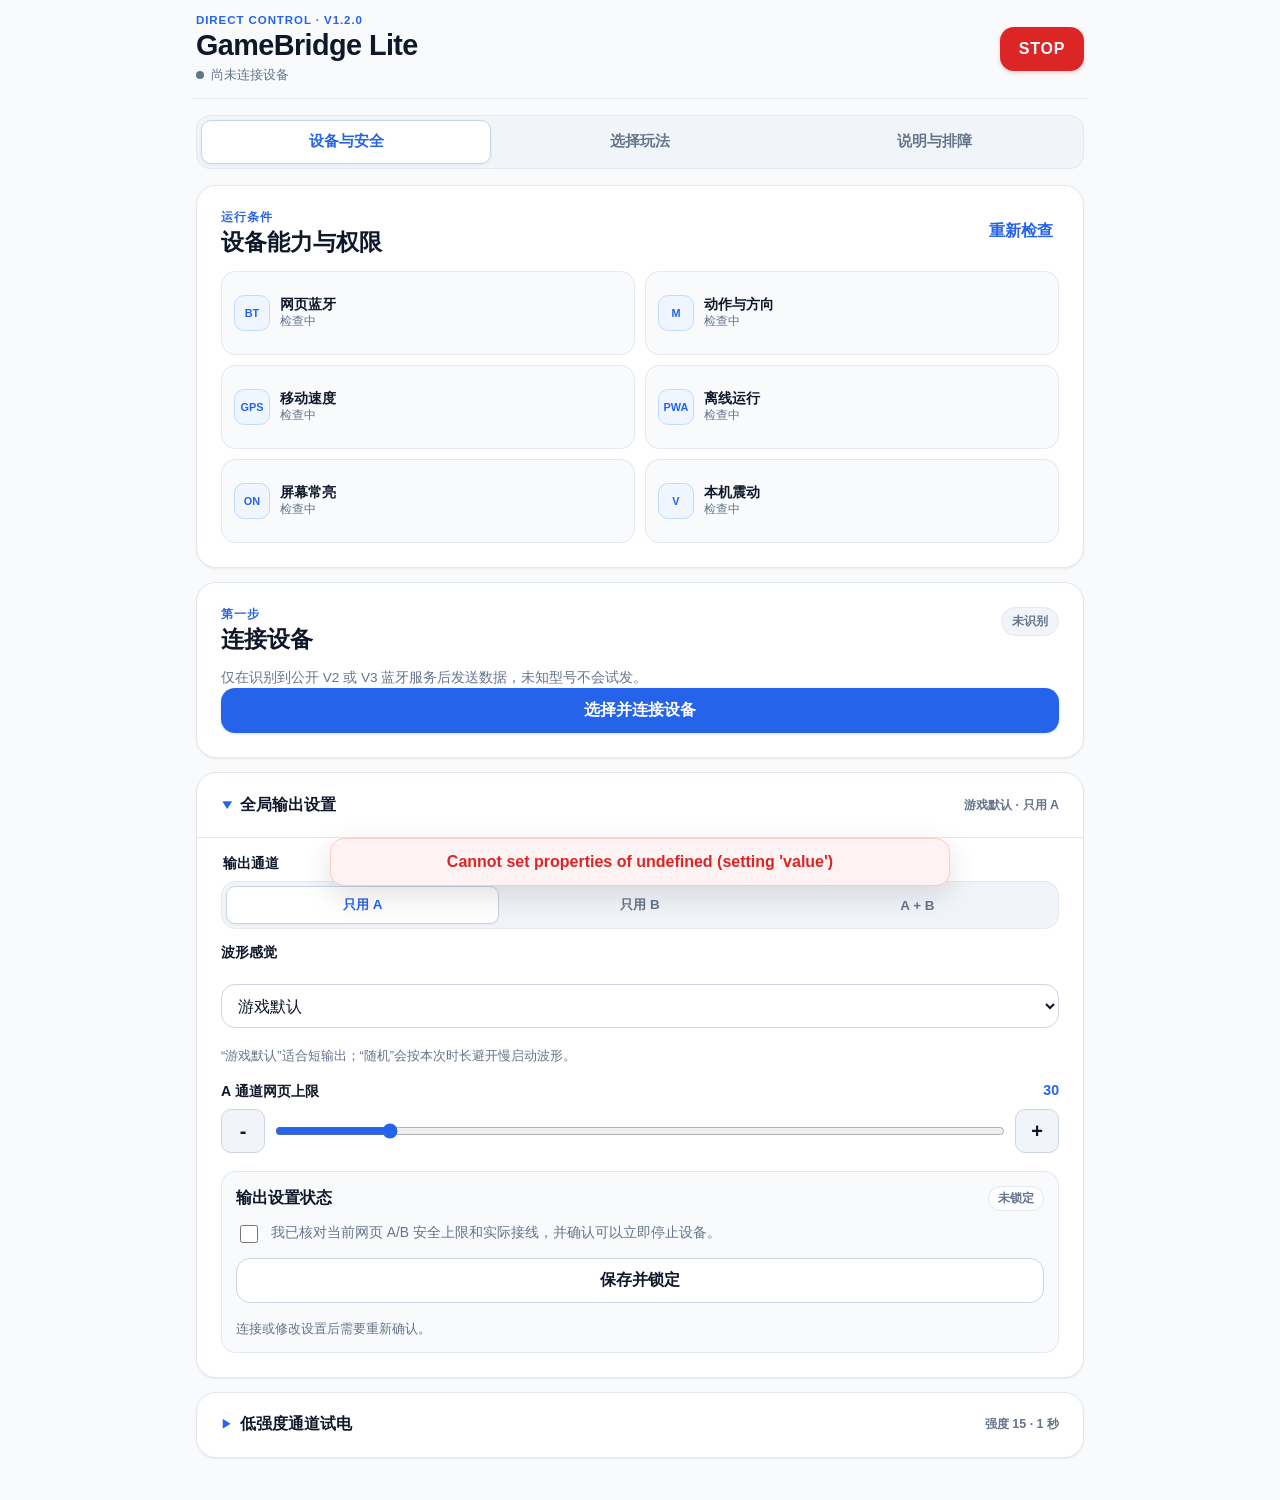
==== commit 0524392d: "feat: simplify dual-channel output model and remove redundant percentage scaling" ====
--- a/GameBridge-for-Fun-Lite/index.html
+++ b/GameBridge-for-Fun-Lite/index.html
@@ -30,11 +30,6 @@
             </nav>
 
             <section id="page-setup" class="task-page" role="tabpanel" aria-labelledby="tab-setup">
-                <article class="notice-card" aria-label="测试版本提示">
-                    <strong>1.2.0 正式版</strong>
-                    <p>已完成全玩法与多重安全限幅验证。请从低强度、单通道开始，不要把软件保护当作唯一安全措施。</p>
-                </article>
-
                 <section class="panel" aria-labelledby="capability-title">
                     <div class="panel-heading">
                         <div>
@@ -104,30 +99,11 @@
                             </div>
                         </fieldset>
 
-                        <div id="b-channel-options" class="dependent-settings" hidden>
-                            <label class="field-label" for="b-strength-mode">B 通道强度</label>
-                            <select id="b-strength-mode" class="select-control">
-                                <option value="percent">按 A 通道比例</option>
-                                <option value="same">与 A 通道相同</option>
-                            </select>
-                            <p class="field-help">与第一版一致：可以让 B 跟随 A，或按 A 的一定比例输出；两个通道仍分别受网页上限约束。</p>
-                            <div id="b-strength-percent-block" class="range-block">
-                                <label for="b-strength-percent"><span>B 相对 A 的比例</span><output id="b-strength-percent-value" for="b-strength-percent">50%</output></label>
-                                <div class="stepper-slider-wrap">
-                                    <button type="button" class="stepper-btn" onclick="window.stepLiteRange('b-strength-percent', -5)">-</button>
-                                    <div class="slider-track-relative">
-                                        <input id="b-strength-percent" type="range" min="10" max="100" step="5" value="50">
-                                    </div>
-                                    <button type="button" class="stepper-btn" onclick="window.stepLiteRange('b-strength-percent', 5)">+</button>
-                                </div>
-                            </div>
-                        </div>
-
                         <label class="field-label" for="waveform-select">波形感觉</label>
                         <select id="waveform-select" class="select-control"></select>
                         <p class="field-help">“游戏默认”适合短输出；“随机”会按本次时长避开慢启动波形。</p>
 
-                        <div class="range-block">
+                        <div id="limit-a-block" class="range-block">
                             <label for="limit-a"><span>A 通道网页上限</span><output id="limit-a-value" for="limit-a">30</output></label>
                             <div class="stepper-slider-wrap">
                                 <button type="button" class="stepper-btn" onclick="window.stepLiteRange('limit-a', -1)">-</button>
@@ -137,7 +113,7 @@
                                 <button type="button" class="stepper-btn" onclick="window.stepLiteRange('limit-a', 1)">+</button>
                             </div>
                         </div>
-                        <div class="range-block">
+                        <div id="limit-b-block" class="range-block" hidden>
                             <label for="limit-b"><span>B 通道网页上限</span><output id="limit-b-value" for="limit-b">30</output></label>
                             <div class="stepper-slider-wrap">
                                 <button type="button" class="stepper-btn" onclick="window.stepLiteRange('limit-b', -1)">-</button>
